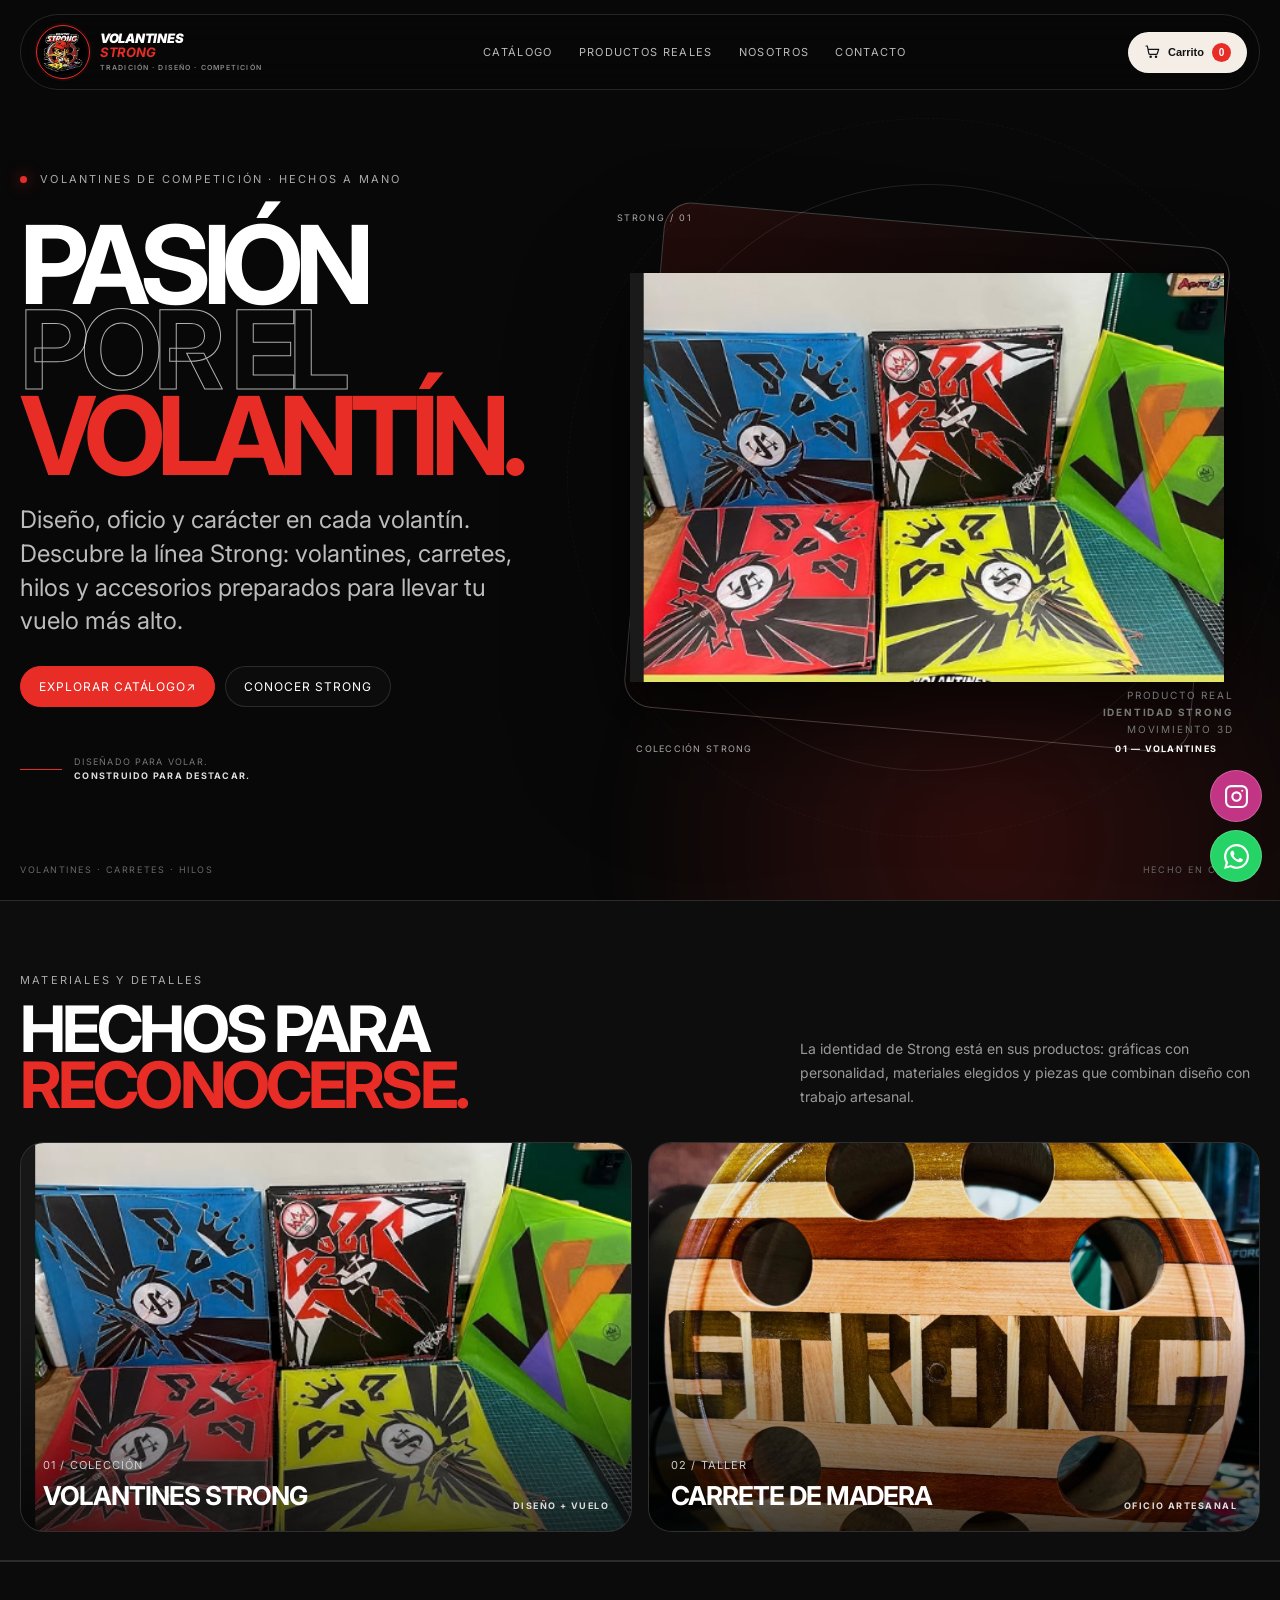
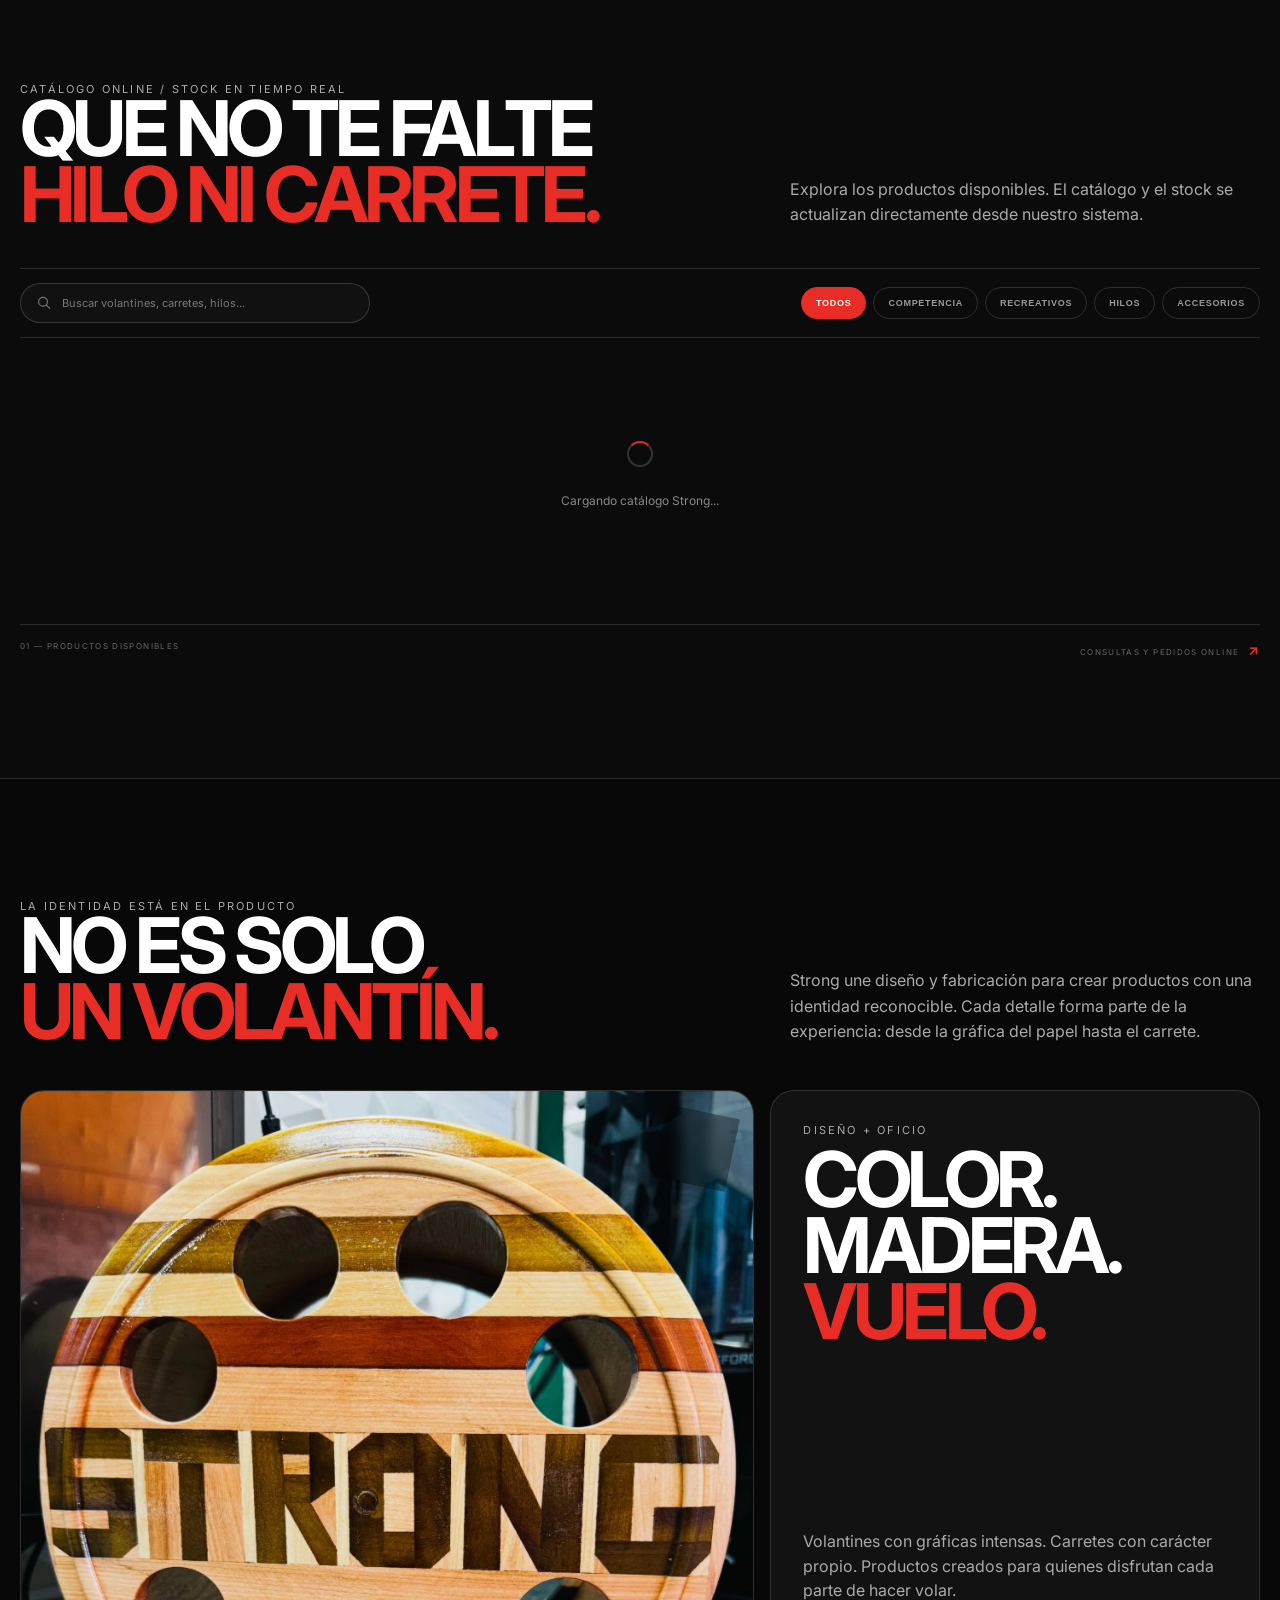
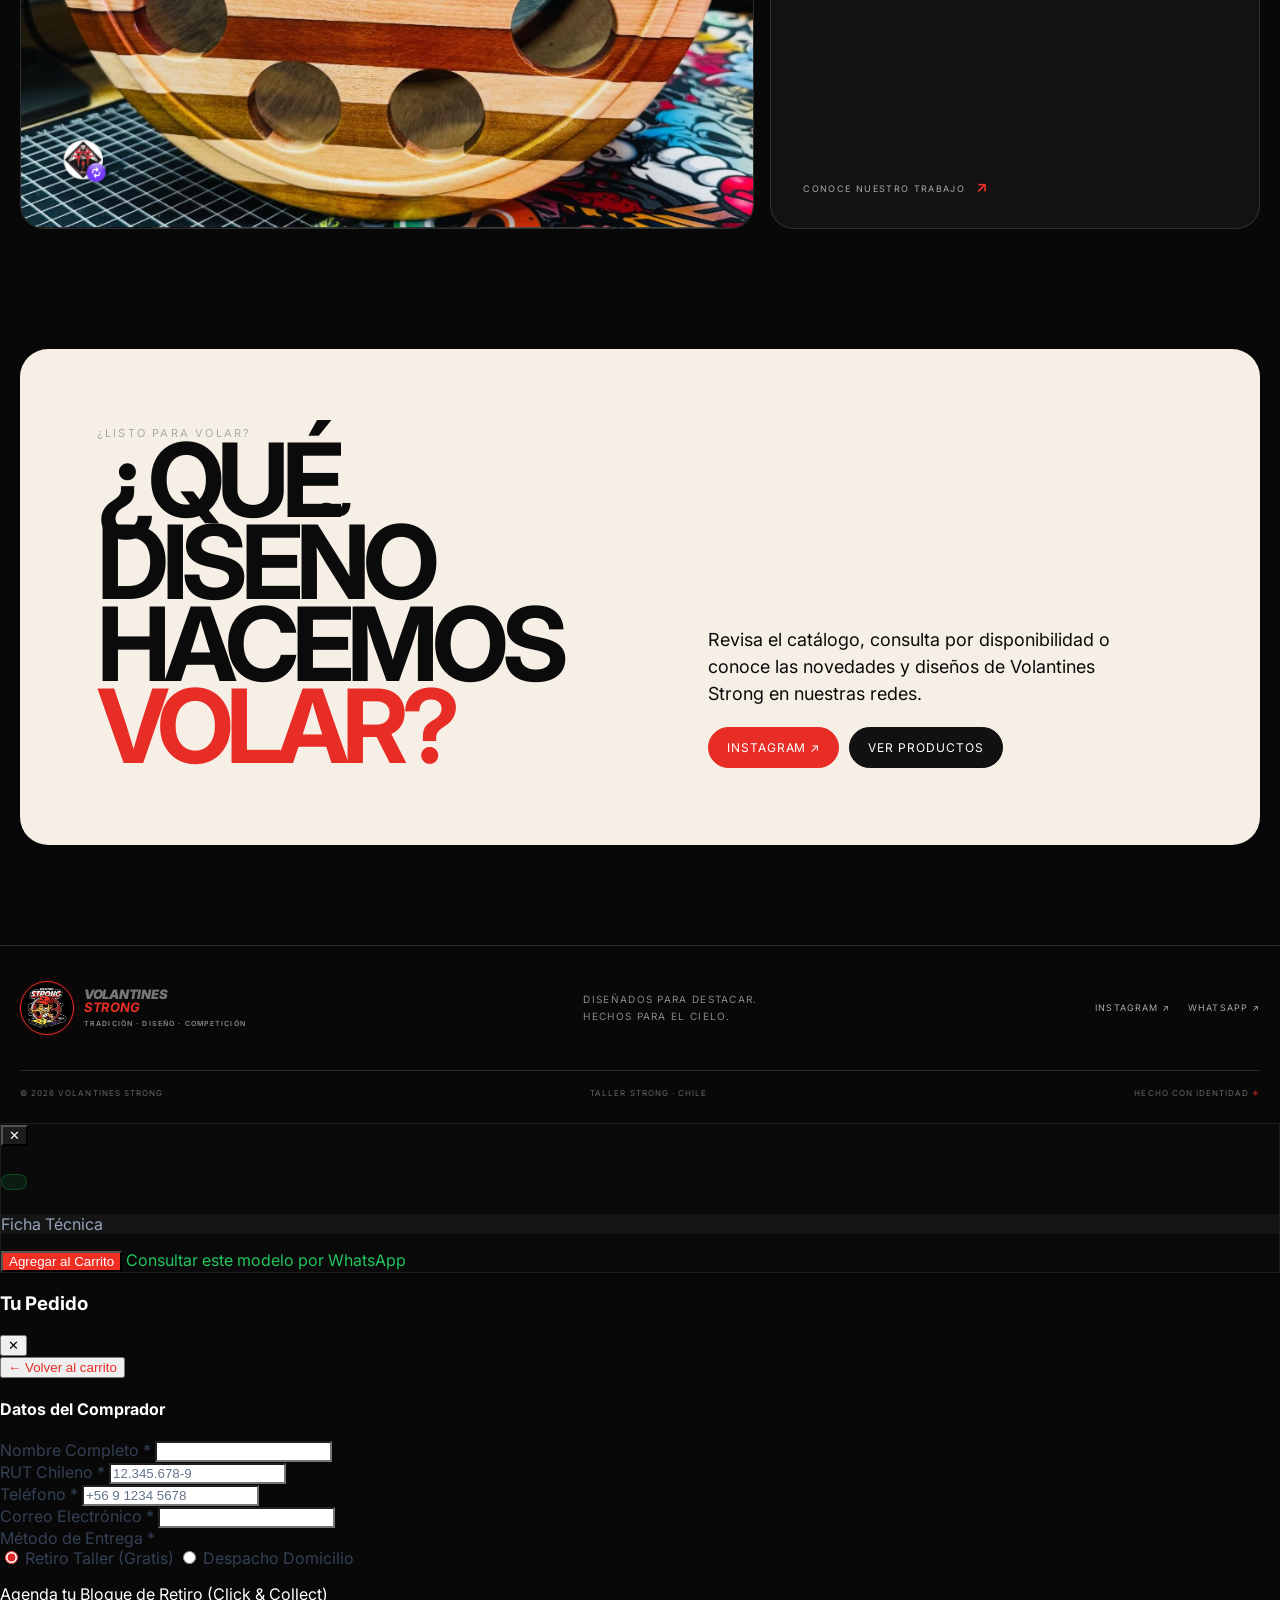
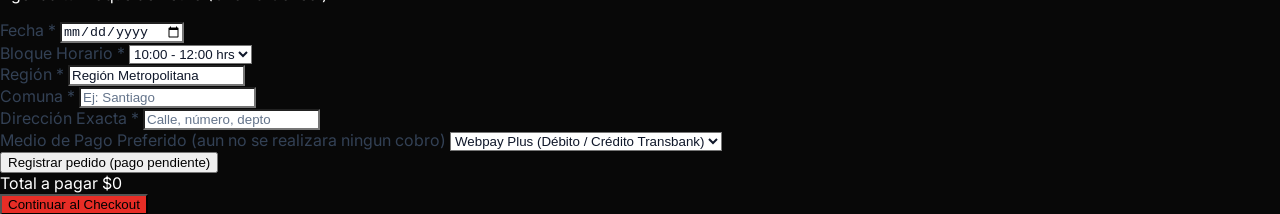
==== refvisual/index.html @ 15f39e9f "Initial project structure with Django, Supabase integration, and visual designs" ====
<!DOCTYPE html>
<html lang="es">
<head>
  <meta charset="UTF-8">
  <meta name="viewport" content="width=device-width, initial-scale=1.0">
  <meta name="theme-color" content="#080808">
  <meta name="description" content="Volantines Strong: volantines de competición, carretes, hilos y accesorios. Productos artesanales y diseños para volar alto.">
  <title>Volantines Strong | Hecho para el cielo</title>
  <script src="https://cdn.tailwindcss.com"></script>
  <script src="https://cdn.jsdelivr.net/npm/@supabase/supabase-js@2"></script>
  <link rel="preconnect" href="https://fonts.googleapis.com">
  <link rel="preconnect" href="https://fonts.gstatic.com" crossorigin>
  <link href="https://fonts.googleapis.com/css2?family=Inter:wght@400;500;600;700;800;900&display=swap" rel="stylesheet">
  <link rel="stylesheet" href="css/styles.css">
</head>
<body>
  <!-- Navegación principal -->
  <header class="nav-wrap">
    <div class="container nav">
      <a href="#inicio" class="brand" aria-label="Volantines Strong, inicio">
        <span class="logo-dot">
          <img
            src="assets/LogoVolantineStrong.png"
            alt="Logo Volantines Strong"
            class="LogoVolantineStrong"
          >
        </span>
        <span class="brand-name">
          VOLANTINES <b>STRONG</b>
          <small>TRADICIÓN · DISEÑO · COMPETICIÓN</small>
        </span>
      </a>

      <nav class="nav-links" aria-label="Navegación principal">
        <a href="#productos">Catálogo</a>
        <a href="#reales">Productos reales</a>
        <a href="#marca">Nosotros</a>
        <a href="#contacto">Contacto</a>
      </nav>

      <div class="nav-actions">
        <button id="open-cart-btn" class="cart-trigger" type="button" aria-label="Abrir carrito">
          <svg viewBox="0 0 24 24" aria-hidden="true">
            <path d="M3 3h2l2.2 11.1a2 2 0 0 0 2 1.6h8.9a2 2 0 0 0 1.9-1.4L22 8H6M10 20a1 1 0 1 0 0-2 1 1 0 0 0 0 2Zm8 0a1 1 0 1 0 0-2 1 1 0 0 0 0 2Z"/>
          </svg>
          <span>Carrito</span>
          <b id="cart-badge">0</b>
        </button>
      </div>
    </div>
  </header>

  <main>
    <!-- Hero: fotografía real del producto, con efecto 3D -->
    <section class="hero" id="inicio">
      <div class="container hero-grid">
        <div class="hero-copy">
          <div class="eyebrow">
            <span class="eyebrow-mark"></span>
            VOLANTINES DE COMPETICIÓN · HECHOS A MANO
          </div>
          <br>
          <h1>
            PASIÓN<br>
            <span class="stroke">POR EL</span><br>
            <span class="red-word">VOLANTÍN.</span>
          </h1>
          <p>
            Diseño, oficio y carácter en cada volantín. Descubre la línea Strong:
            volantines, carretes, hilos y accesorios preparados para llevar tu vuelo más alto.
          </p>
          <div class="hero-actions">
            <a class="pill red" href="#productos">Explorar catálogo <span>↗</span></a>
            <a class="pill" href="#reales">Conocer Strong</a>
          </div>
          <div class="hero-note">
            <span class="hero-note-line"></span>
            <span>DISEÑADO PARA VOLAR.<br><b>CONSTRUIDO PARA DESTACAR.</b></span>
          </div>
        </div>

        <div class="showcase" id="stage">
          <div class="hero-photo-frame" id="kite3d">
            <div class="photo-index">STRONG / 01</div>
            <img
              src="assets/volantines-strong-reales.png"
              alt="Volantines Strong de competición con diseños gráficos intensos"
              class="hero-kite-photo"
            >
            <div class="photo-caption">
              <span>COLECCIÓN STRONG</span>
              <b>01 — VOLANTINES</b>
            </div>
          </div>
          <div class="show-tag">
            PRODUCTO REAL<br>
            <b>IDENTIDAD STRONG</b><br>
            MOVIMIENTO 3D
          </div>
          <div class="hero-orbit orbit-one"></div>
          <div class="hero-orbit orbit-two"></div>
        </div>
      </div>

      <div class="hero-bottom container">
        <span>VOLANTINES · CARRETES · HILOS</span>
        <span>HECHO EN CHILE <i>✳</i></span>
      </div>
    </section>

    <!-- Referencias reales del taller -->
    <section class="real-strip" id="reales">
      <div class="container strip-heading">
        <div>
          <div class="eyebrow">MATERIALES Y DETALLES</div>
          <h2>HECHOS PARA<br><span>RECONOCERSE.</span></h2>
        </div>
        <p>
          La identidad de Strong está en sus productos: gráficas con personalidad,
          materiales elegidos y piezas que combinan diseño con trabajo artesanal.
        </p>
      </div>

      <div class="container strip-grid">
        <article class="source-card tilt">
          <img src="assets/volantines-strong-reales.png" alt="Diseños reales de volantines Strong">
          <div class="source-copy">
            <div>
              <span>01 / COLECCIÓN</span>
              <strong>Volantines Strong</strong>
            </div>
            <b>DISEÑO + VUELO</b>
          </div>
        </article>

        <article class="source-card tilt">
          <img src="assets/carrete-strong-real.png" alt="Carrete circular de madera Strong con perforaciones">
          <div class="source-copy">
            <div>
              <span>02 / TALLER</span>
              <strong>Carrete de madera</strong>
            </div>
            <b>OFICIO ARTESANAL</b>
          </div>
        </article>
      </div>
    </section>

    <!-- Catálogo conectado a Supabase -->
    <section class="block catalog-section" id="productos">
      <div class="container">
        <div class="section-head catalog-head">
          <div>
            <div class="eyebrow">CATÁLOGO ONLINE / STOCK EN TIEMPO REAL</div>
            <h2>QUE NO TE FALTE<br><span>HILO NI CARRETE.</span></h2>
          </div>
          <p>
            Explora los productos disponibles. El catálogo y el stock se
            actualizan directamente desde nuestro sistema.
          </p>
        </div>

        <div class="catalog-toolbar">
          <label class="search-wrap">
            <svg viewBox="0 0 24 24" aria-hidden="true">
              <circle cx="10.8" cy="10.8" r="6.8"></circle>
              <path d="m16 16 5 5"></path>
            </svg>
            <input
              type="search"
              id="search-input"
              placeholder="Buscar volantines, carretes, hilos..."
              autocomplete="off"
              aria-label="Buscar productos"
            >
          </label>

          <div id="category-filters" class="category-filters" aria-label="Filtrar por categoría">
            <button type="button" class="cat-btn is-active" data-cat="ALL">Todos</button>
            <button type="button" class="cat-btn" data-cat="Competencia">Competencia</button>
            <button type="button" class="cat-btn" data-cat="Recreativos">Recreativos</button>
            <button type="button" class="cat-btn" data-cat="Hilo">Hilos</button>
            <button type="button" class="cat-btn" data-cat="Accesorios">Accesorios</button>
          </div>
        </div>

        <div id="products-grid" class="products shop-products" aria-live="polite">
          <div class="catalog-loading">
            <span class="loading-ring"></span>
            <p>Cargando catálogo Strong...</p>
          </div>
        </div>

        <div class="catalog-footnote">
          <span>01 — PRODUCTOS DISPONIBLES</span>
          <span>CONSULTAS Y PEDIDOS ONLINE <b>↗</b></span>
        </div>
      </div>
    </section>

    <!-- Identidad de marca -->
    <section class="block brand-section" id="marca">
      <div class="container">
        <div class="section-head">
          <div>
            <div class="eyebrow">LA IDENTIDAD ESTÁ EN EL PRODUCTO</div>
            <h2>NO ES SOLO<br><span>UN VOLANTÍN.</span></h2>
          </div>
          <p>
            Strong une diseño y fabricación para crear productos con una identidad
            reconocible. Cada detalle forma parte de la experiencia: desde la
            gráfica del papel hasta el carrete.
          </p>
        </div>

        <div class="story-grid">
          <article class="story-card story-photo tilt">
            <img
              src="assets/carrete-strong-real.png"
              alt="Detalle del carrete Strong de madera laminada"
            >
            <span class="story-stamp">STRONG<br>EST. CHILE</span>
          </article>

          <article class="story-card text">
            <div>
              <div class="eyebrow">DISEÑO + OFICIO</div>
              <h3>COLOR.<br>MADERA.<br><span>VUELO.</span></h3>
            </div>
            <p>
              Volantines con gráficas intensas. Carretes con carácter propio.
              Productos creados para quienes disfrutan cada parte de hacer volar.
            </p>
            <a
              href="https://www.instagram.com/volantines.strong/"
              target="_blank"
              rel="noopener"
              class="story-link"
            >
              CONOCE NUESTRO TRABAJO <b>↗</b>
            </a>
          </article>
        </div>
      </div>
    </section>

    <!-- Contacto -->
    <section class="cta" id="contacto">
      <div class="container">
        <div class="cta-panel">
          <div>
            <div class="eyebrow">¿LISTO PARA VOLAR?</div>
            <h2>¿QUÉ DISEÑO<br>HACEMOS <span>VOLAR?</span></h2>
          </div>
          <div>
            <p>
              Revisa el catálogo, consulta por disponibilidad o conoce las
              novedades y diseños de Volantines Strong en nuestras redes.
            </p>
            <div class="cta-actions">
              <a
                class="pill red"
                href="https://www.instagram.com/volantines.strong/"
                target="_blank"
                rel="noopener"
              >Instagram ↗</a>
              <a class="pill dark-pill" href="#productos">Ver productos</a>
            </div>
          </div>
        </div>
      </div>
    </section>
  </main>

  <!-- Footer público: sin acceso al administrador -->
  <footer class="site-footer">
    <div class="container footer-main">
      <a href="#inicio" class="brand footer-brand">
        <span class="logo-dot">
          <img
            src="assets/LogoVolantineStrong.png"
            alt="Logo Volantines Strong"
            class="LogoVolantineStrong"
          >
        </span>
        <span class="brand-name">
          VOLANTINES <b>STRONG</b>
          <small>TRADICIÓN · DISEÑO · COMPETICIÓN</small>
        </span>
      </a>

      <p>DISEÑADOS PARA DESTACAR.<br>HECHOS PARA EL CIELO.</p>

      <div class="footer-links">
        <a
          id="footer-ig"
          href="https://www.instagram.com/volantines.strong/"
          target="_blank"
          rel="noopener"
        >INSTAGRAM ↗</a>
        <a
          id="footer-wa"
          href="#"
          target="_blank"
          rel="noopener"
        >WHATSAPP ↗</a>
      </div>
    </div>

    <div class="container footer-bottom">
      <span>© <span id="year"></span> VOLANTINES STRONG</span>
      <span id="footer-address">Taller Strong · Chile</span>
      <span>HECHO CON IDENTIDAD <b>✳</b></span>
    </div>
  </footer>

  
<div class="social-floats">

  <!-- INSTAGRAM -->
  <a
    id="float-ig"
    href="https://www.instagram.com/volantines.strong/"
    target="_blank"
    rel="noopener noreferrer"
    aria-label="Instagram"
  >
    <svg
      xmlns="http://www.w3.org/2000/svg"
      width="24"
      height="24"
      viewBox="0 0 24 24"
      fill="none"
      stroke="currentColor"
      stroke-width="2"
      stroke-linecap="round"
      stroke-linejoin="round"
      aria-hidden="true"
    >
      <rect x="2" y="2" width="20" height="20" rx="5"/>
      <circle cx="12" cy="12" r="4"/>
      <circle cx="17.5" cy="6.5" r="1" fill="currentColor" stroke="none"/>
    </svg>
  </a>

  <!-- WHATSAPP -->
  <a
    id="float-wa"
    href="#"
    target="_blank"
    rel="noopener noreferrer"
    aria-label="WhatsApp"
  >
    <svg
      xmlns="http://www.w3.org/2000/svg"
      width="24"
      height="24"
      viewBox="0 0 24 24"
      fill="currentColor"
      aria-hidden="true"
    >
      <path d="M20.52 3.48A11.85 11.85 0 0 0 12.06 0C5.45 0 .07 5.37.07 11.98c0 2.11.55 4.17 1.61 5.99L0 24l6.19-1.62a11.91 11.91 0 0 0 5.87 1.5h.01c6.6 0 11.98-5.38 11.98-11.99a11.9 11.9 0 0 0-3.53-8.41ZM12.07 21.85a9.84 9.84 0 0 1-5.01-1.37l-.36-.21-3.71.97.99-3.62-.24-.37a9.86 9.86 0 0 1-1.51-5.27c0-5.44 4.42-9.87 9.86-9.87a9.8 9.8 0 0 1 6.98 2.9 9.8 9.8 0 0 1 2.88 6.99c0 5.44-4.43 9.87-9.88 9.87Zm5.41-7.4c-.3-.15-1.76-.87-2.03-.97-.27-.1-.47-.15-.66.15-.2.3-.76.97-.93 1.17-.17.2-.34.22-.64.07-.3-.15-1.25-.46-2.38-1.47-.88-.79-1.47-1.76-1.64-2.06-.17-.3-.02-.46.13-.61.13-.13.3-.35.44-.52.15-.17.2-.3.3-.5.1-.2.05-.37-.02-.52-.07-.15-.66-1.58-.9-2.16-.24-.57-.48-.49-.66-.5h-.56c-.2 0-.52.07-.79.37-.27.3-1.03 1-1.03 2.43s1.05 2.82 1.2 3.02c.15.2 2.07 3.16 5.02 4.43.7.3 1.25.48 1.68.61.71.23 1.35.2 1.86.12.57-.08 1.76-.72 2.01-1.42.25-.7.25-1.3.17-1.42-.07-.12-.27-.2-.57-.35Z"/>
    </svg>
  </a>

</div>


  <!-- Detalle de producto -->
  <div
    class="fixed inset-0 z-50 hidden items-center justify-center bg-slate-900/60 backdrop-blur-sm p-4"
    id="product-modal"
  >
    <div class="product-modal-card rounded-2xl max-w-2xl w-full overflow-hidden shadow-2xl grid md:grid-cols-2 relative">
      <button
        class="absolute top-3 right-3 w-8 h-8 rounded-full bg-slate-100 hover:bg-slate-200 flex items-center justify-center font-bold text-slate-600"
        id="close-product-modal"
      >✕</button>

      <img
        alt=""
        class="w-full h-64 md:h-full object-cover bg-slate-100"
        id="modal-img"
        src=""
      >

      <div class="p-6 flex flex-col justify-between">
        <div>
          <span
            class="text-xs font-bold uppercase text-sky-600"
            id="modal-cat"
          ></span>
          <h3
            class="text-2xl font-extrabold text-slate-900 mt-1"
            id="modal-title"
          ></h3>
          <p
            class="text-2xl font-black text-red-600 mt-2"
            id="modal-price"
          ></p>
          <p id="modal-stock" class="modal-stock"></p>
          <p
            class="text-sm text-slate-600 mt-3 leading-relaxed"
            id="modal-desc"
          ></p>

          <div class="mt-4 p-3 rounded-xl bg-slate-50 border border-slate-200">
            <p class="text-xs font-bold text-slate-500 uppercase">
              Ficha Técnica
            </p>
            <p
              class="text-xs font-semibold text-slate-800 mt-1"
              id="modal-specs"
            ></p>
          </div>
        </div>

        <div class="mt-6 flex flex-col gap-2">
          <button
            class="w-full py-3 rounded-xl bg-sky-600 hover:bg-sky-700 text-white font-bold text-sm transition-colors"
            id="modal-add-btn"
          >
            Agregar al Carrito
          </button>
          <a
            class="w-full py-2.5 rounded-xl border border-emerald-600 text-emerald-700 hover:bg-emerald-50 font-bold text-xs text-center transition-colors"
            href="#"
            id="modal-wa-btn"
            target="_blank"
          >
            Consultar este modelo por WhatsApp
          </a>
        </div>
      </div>
    </div>
  </div>

  <!-- Carrito de compras -->
  <div class="fixed inset-0 z-50 hidden" id="cart-drawer">
    <div
      class="drawer-backdrop absolute inset-0 bg-slate-900/50 backdrop-blur-xs"
      id="cart-backdrop"
    ></div>

    <div class="drawer-panel absolute right-0 top-0 bottom-0 w-full max-w-md bg-white shadow-2xl flex flex-col">

      <!-- Encabezado carrito -->
      <div class="p-5 border-b border-slate-200 flex items-center justify-between">
        <h3 class="font-extrabold text-lg text-slate-900">Tu Pedido</h3>
        <button
          class="w-8 h-8 rounded-full hover:bg-slate-100 flex items-center justify-center font-bold text-slate-500"
          id="close-cart-btn"
        >✕</button>
      </div>

      <!-- Paso 1: Lista de ítems -->
      <div
        class="flex-1 overflow-y-auto p-5 space-y-4"
        id="cart-items-step"
      >
        <div class="space-y-3" id="cart-items-container"></div>
      </div>

      <!-- Paso 2: Formulario checkout -->
      <form
        class="hidden flex-1 overflow-y-auto p-5 space-y-4"
        id="checkout-form"
      >
        <button
          class="text-xs font-bold text-sky-600 hover:underline"
          id="back-to-cart-btn"
          type="button"
        >← Volver al carrito</button>

        <h4 class="font-extrabold text-base text-slate-900">
          Datos del Comprador
        </h4>

        <div class="space-y-3 text-sm">
          <div>
            <label class="block text-xs font-bold text-slate-700 mb-1">
              Nombre Completo *
            </label>
            <input
              class="w-full px-3 py-2 rounded-lg border border-slate-300"
              id="chk-name"
              required
              type="text"
            >
          </div>

          <div class="grid grid-cols-2 gap-3">
            <div>
              <label class="block text-xs font-bold text-slate-700 mb-1">
                RUT Chileno *
              </label>
              <input
                class="w-full px-3 py-2 rounded-lg border border-slate-300"
                id="chk-rut"
                placeholder="12.345.678-9"
                required
                type="text"
              >
            </div>
            <div>
              <label class="block text-xs font-bold text-slate-700 mb-1">
                Teléfono *
              </label>
              <input
                class="w-full px-3 py-2 rounded-lg border border-slate-300"
                id="chk-phone"
                placeholder="+56 9 1234 5678"
                required
                type="tel"
              >
            </div>
          </div>

          <div>
            <label class="block text-xs font-bold text-slate-700 mb-1">
              Correo Electrónico *
            </label>
            <input
              class="w-full px-3 py-2 rounded-lg border border-slate-300"
              id="chk-email"
              required
              type="email"
            >
          </div>

          <!-- Tipo de entrega -->
          <div class="pt-2">
            <label class="block text-xs font-bold text-slate-700 mb-2">
              Método de Entrega *
            </label>

            <div class="grid grid-cols-2 gap-2">
              <label class="cursor-pointer border rounded-xl p-3 flex items-center gap-2 has-[:checked]:border-sky-600 has-[:checked]:bg-sky-50">
                <input
                  checked
                  class="accent-sky-600"
                  name="delivery_type"
                  type="radio"
                  value="click_collect"
                >
                <span class="text-xs font-bold">
                  Retiro Taller (Gratis)
                </span>
              </label>

              <label class="cursor-pointer border rounded-xl p-3 flex items-center gap-2 has-[:checked]:border-sky-600 has-[:checked]:bg-sky-50">
                <input
                  class="accent-sky-600"
                  name="delivery_type"
                  type="radio"
                  value="delivery"
                >
                <span class="text-xs font-bold">
                  Despacho Domicilio
                </span>
              </label>
            </div>
          </div>

          <!-- Campos Click & Collect -->
          <div
            class="p-3 rounded-xl bg-sky-50/70 border border-sky-200 space-y-3"
            id="fields-click-collect"
          >
            <p class="text-xs font-bold text-sky-900">
              Agenda tu Bloque de Retiro (Click &amp; Collect)
            </p>

            <div class="grid grid-cols-2 gap-2">
              <div>
                <label class="block text-[11px] font-bold text-slate-700 mb-1">
                  Fecha *
                </label>
                <input
                  class="w-full px-2.5 py-1.5 rounded-lg border border-slate-300 text-xs bg-white"
                  id="chk-date"
                  type="date"
                >
              </div>

              <div>
                <label class="block text-[11px] font-bold text-slate-700 mb-1">
                  Bloque Horario *
                </label>
                <select
                  class="w-full px-2.5 py-1.5 rounded-lg border border-slate-300 text-xs bg-white"
                  id="chk-slot"
                >
                  <option value="10:00 - 12:00">10:00 - 12:00 hrs</option>
                  <option value="12:00 - 14:00">12:00 - 14:00 hrs</option>
                  <option value="15:00 - 17:00">15:00 - 17:00 hrs</option>
                  <option value="17:00 - 19:00">17:00 - 19:00 hrs</option>
                </select>
              </div>
            </div>
          </div>

          <!-- Campos Despacho Domicilio -->
          <div
            class="hidden p-3 rounded-xl bg-slate-50 border border-slate-200 space-y-3"
            id="fields-delivery"
          >
            <div class="grid grid-cols-2 gap-2">
              <div>
                <label class="block text-[11px] font-bold text-slate-700 mb-1">
                  Región *
                </label>
                <input
                  class="w-full px-2.5 py-1.5 rounded-lg border border-slate-300 text-xs bg-white"
                  id="chk-region"
                  type="text"
                  value="Región Metropolitana"
                >
              </div>

              <div>
                <label class="block text-[11px] font-bold text-slate-700 mb-1">
                  Comuna *
                </label>
                <input
                  class="w-full px-2.5 py-1.5 rounded-lg border border-slate-300 text-xs bg-white"
                  id="chk-commune"
                  placeholder="Ej: Santiago"
                  type="text"
                >
              </div>
            </div>

            <div>
              <label class="block text-[11px] font-bold text-slate-700 mb-1">
                Dirección Exacta *
              </label>
              <input
                class="w-full px-2.5 py-1.5 rounded-lg border border-slate-300 text-xs bg-white"
                id="chk-address"
                placeholder="Calle, número, depto"
                type="text"
              >
            </div>
          </div>

          <!-- Medio de pago -->
          <div>
            <label class="block text-xs font-bold text-slate-700 mb-1">
              Medio de Pago Preferido (aun no se realizara ningun cobro)
            </label>
            <select
              class="w-full px-3 py-2 rounded-lg border border-slate-300 bg-white text-xs font-semibold"
              id="chk-payment"
            >
              <option value="webpay">
                Webpay Plus (Débito / Crédito Transbank)
              </option>
              <option value="mercadopago">
                Mercado Pago Checkout
              </option>
            </select>
          </div>
        </div>

        <button
          class="w-full py-3.5 rounded-xl bg-red-600 hover:bg-red-700 text-white font-extrabold text-sm shadow-lg transition-colors"
          id="submit-order-btn"
          type="submit"
        >
          Registrar pedido (pago pendiente)
        </button>
      </form>

      <!-- Footer carrito -->
      <div
        class="p-5 border-t border-slate-200 bg-slate-50"
        id="cart-footer"
      >
        <div class="flex justify-between items-center mb-4">
          <span class="text-sm font-semibold text-slate-600">
            Total a pagar
          </span>
          <span
            class="text-2xl font-black text-slate-900"
            id="cart-total"
          >$0</span>
        </div>

        <button
          class="w-full py-3.5 rounded-xl bg-sky-600 hover:bg-sky-700 disabled:bg-slate-300 text-white font-bold text-sm transition-colors"
          id="proceed-checkout-btn"
        >
          Continuar al Checkout
        </button>
      </div>
    </div>
  </div>

  <!-- Scripts originales de la tienda -->
  <script src="js/supabase-client.js"></script>
  <script src="js/store.js"></script>
  <script src="js/cart.js"></script>

  <script>
    document.getElementById('year').textContent =
      new Date().getFullYear();

    const stage = document.getElementById('stage');
    const kite = document.getElementById('kite3d');

    if (stage && kite && window.matchMedia('(pointer:fine)').matches) {
      stage.addEventListener('mousemove', (event) => {
        const rect = stage.getBoundingClientRect();
        const x = (event.clientX - rect.left) / rect.width - .5;
        const y = (event.clientY - rect.top) / rect.height - .5;

        kite.style.transform =
          `perspective(1100px) rotateX(${-y * 8}deg) rotateY(${x * 12}deg) translateY(${y * 5}px)`;
      });

      stage.addEventListener('mouseleave', () => {
        kite.style.transform = '';
      });
    }

    document.querySelectorAll('.source-card.tilt, .story-photo.tilt')
      .forEach((card) => {
        if (!window.matchMedia('(pointer:fine)').matches) return;

        card.addEventListener('mousemove', (event) => {
          const rect = card.getBoundingClientRect();
          const x = (event.clientX - rect.left) / rect.width - .5;
          const y = (event.clientY - rect.top) / rect.height - .5;

          card.style.transform =
            `perspective(1000px) rotateX(${-y * 4}deg) rotateY(${x * 5}deg) translateY(-3px)`;
        });

        card.addEventListener('mouseleave', () => {
          card.style.transform = '';
        });
      });
  </script>
</body>
</html>
---- refvisual/css/styles.css ----
:root{--bg:#080808;--panel:#111;--cream:#f6efe6;--muted:#9c9c9c;--line:rgba(255,255,255,.13);--red:#e72d26;--red2:#ff483d;--yellow:#f0db1c;--blue:#1696d2;--green:#8fd02a;--max:1400px;}
*{box-sizing:border-box}html{scroll-behavior:smooth}body{margin:0;background:var(--bg);color:white;font-family:Inter,ui-sans-serif,system-ui,-apple-system,"Segoe UI",sans-serif;overflow-x:hidden}a{color:inherit;text-decoration:none}img{display:block;max-width:100%}.container{width:min(calc(100% - 40px),var(--max));margin:auto}.eyebrow{font-size:11px;letter-spacing:.2em;text-transform:uppercase;color:#aaa}.pill{display:inline-flex;align-items:center;justify-content:center;border:1px solid var(--line);border-radius:999px;padding:12px 18px;font-size:12px;text-transform:uppercase;letter-spacing:.08em;transition:.25s;background:rgba(255,255,255,.02)}.pill:hover{transform:translateY(-2px);border-color:#fff}.pill.red{background:var(--red);border-color:var(--red)}
.nav-wrap{position:fixed;left:0;right:0;top:0;z-index:50;padding:14px 0}.nav{display:flex;justify-content:space-between;align-items:center;border:1px solid var(--line);background:rgba(8,8,8,.72);backdrop-filter:blur(18px);border-radius:999px;padding:10px 12px 10px 15px}.brand{display:flex;gap:10px;align-items:center;font-weight:900;font-style:italic;letter-spacing:-.03em}.logo-dot{width:32px;height:32px;border-radius:50%;background:var(--red);display:grid;place-items:center;font-size:12px}.nav-links{display:flex;gap:26px;font-size:11px;text-transform:uppercase;letter-spacing:.12em;color:#bbb}
.hero{min-height:100svh;display:flex;align-items:center;padding:125px 0 70px;position:relative;overflow:hidden}.hero:before{content:"";position:absolute;inset:auto -15% -35% 40%;height:750px;background:radial-gradient(circle,rgba(231,45,38,.18),transparent 64%);filter:blur(24px)}.hero-grid{display:grid;grid-template-columns:.88fr 1.12fr;gap:50px;align-items:center;position:relative;z-index:2}.hero h1{font-size:clamp(64px,8.5vw,138px);line-height:.79;letter-spacing:-.075em;text-transform:uppercase;margin:16px 0 24px}.hero h1 .stroke{color:transparent;-webkit-text-stroke:1px rgba(255,255,255,.68)}.hero p{font-size:clamp(18px,2vw,24px);line-height:1.4;color:#bcbcbc;max-width:620px}.hero-actions{display:flex;gap:10px;flex-wrap:wrap;margin-top:28px}
.showcase{min-height:620px;position:relative;display:grid;place-items:center;perspective:1400px}.kite-real{width:min(520px,72vw);aspect-ratio:1;position:relative;transform-style:preserve-3d;transition:transform .2s ease-out;animation:float 5s ease-in-out infinite}@keyframes float{50%{transform:translateY(14px) rotateZ(1.5deg)}}.kite-sheet{position:absolute;inset:7%;clip-path:polygon(3% 3%,97% 3%,97% 97%,3% 97%);background:linear-gradient(135deg,rgba(255,60,54,.95),rgba(20,20,20,.94) 48%,rgba(245,225,15,.95));border:2px solid rgba(255,255,255,.55);box-shadow:0 45px 60px rgba(0,0,0,.5);overflow:hidden}.kite-sheet:before{content:"";position:absolute;inset:0;background:linear-gradient(90deg,transparent 49.6%,rgba(255,255,255,.7) 49.8% 50.2%,transparent 50.4%),linear-gradient(transparent 49.6%,rgba(255,255,255,.45) 49.8% 50.2%,transparent 50.4%);opacity:.6}.kite-sheet:after{content:"STRONG";position:absolute;left:50%;top:50%;transform:translate(-50%,-50%) skewX(-10deg);font-size:clamp(34px,5vw,72px);font-weight:1000;font-style:italic;letter-spacing:-.08em;color:white;text-shadow:5px 5px 0 #111,9px 9px 0 var(--red)}.kite-corner{position:absolute;width:42%;height:42%;background:#111;clip-path:polygon(0 0,100% 0,0 100%);opacity:.85}.kite-corner.one{left:7%;top:7%}.kite-corner.two{right:7%;bottom:7%;transform:rotate(180deg)}.kite-line{position:absolute;left:50%;top:93%;height:165px;width:2px;background:linear-gradient(var(--red),transparent);transform-origin:top}.kite-line:after{content:"";position:absolute;left:-15px;top:42px;width:30px;height:14px;background:var(--red);transform:rotate(38deg);box-shadow:0 48px 0 var(--cream)}.show-tag{position:absolute;right:4%;bottom:8%;font-size:10px;text-transform:uppercase;letter-spacing:.18em;color:#777;line-height:1.7;text-align:right}
.real-strip{border-top:1px solid var(--line);border-bottom:1px solid var(--line);padding:18px 0;background:#0d0d0d}.strip-grid{display:grid;grid-template-columns:1fr 1fr;gap:16px}.source-card{border:1px solid var(--line);border-radius:24px;overflow:hidden;position:relative;min-height:340px;background:#111}.source-card img{width:100%;height:100%;object-fit:cover;position:absolute;inset:0;filter:saturate(.95) contrast(1.03)}.source-card:after{content:"";position:absolute;inset:0;background:linear-gradient(180deg,transparent 45%,rgba(0,0,0,.72))}.source-copy{position:absolute;z-index:2;left:22px;right:22px;bottom:20px;display:flex;justify-content:space-between;gap:20px;align-items:end}.source-copy strong{font-size:26px;text-transform:uppercase;letter-spacing:-.04em}.source-copy span{font-size:11px;color:#ccc;text-transform:uppercase;letter-spacing:.1em}
section.block{padding:120px 0}.section-head{display:flex;justify-content:space-between;gap:30px;align-items:end;margin-bottom:45px}.section-head h2{margin:0;font-size:clamp(48px,6vw,92px);line-height:.86;text-transform:uppercase;letter-spacing:-.06em}.section-head p{max-width:470px;color:#aaa;line-height:1.6;margin:0}
.products{display:grid;grid-template-columns:repeat(3,1fr);gap:16px}.product-card{min-height:540px;border:1px solid var(--line);border-radius:24px;background:#0e0e0e;position:relative;overflow:hidden;perspective:1100px;transition:transform .18s,border-color .2s;transform-style:preserve-3d}.product-card:hover{border-color:rgba(255,255,255,.35)}.product-label{position:absolute;z-index:5;left:18px;right:18px;top:18px;display:flex;justify-content:space-between;font-size:10px;text-transform:uppercase;letter-spacing:.15em;color:#aaa}.visual{position:absolute;inset:55px 15px 100px;display:grid;place-items:center;transform-style:preserve-3d}.mini-real-kite{width:72%;aspect-ratio:1;background:linear-gradient(135deg,var(--a),var(--a) 30%,#151515 30% 54%,var(--b) 54% 70%,var(--c) 70%);border:1px solid rgba(255,255,255,.38);box-shadow:0 34px 45px rgba(0,0,0,.45);transform:translateZ(45px) rotate(-6deg);transition:.28s;position:relative}.mini-real-kite:before{content:"";position:absolute;inset:0;background:linear-gradient(90deg,transparent 49.5%,rgba(255,255,255,.55) 50%,transparent 50.5%),linear-gradient(transparent 49.5%,rgba(255,255,255,.35) 50%,transparent 50.5%)}.mini-real-kite:after{content:"S";position:absolute;inset:0;display:grid;place-items:center;font-size:78px;font-weight:1000;font-style:italic;text-shadow:4px 4px 0 var(--red)}.product-card:hover .mini-real-kite{transform:translateZ(75px) rotate(7deg) scale(1.06)}.spool-css{width:74%;aspect-ratio:1;border-radius:50%;background:repeating-linear-gradient(12deg,#d9ad63 0 18px,#8b4c22 18px 29px,#e7c98b 29px 47px,#9a652d 47px 60px);border:12px solid #c48c45;box-shadow:inset 0 0 0 5px #e8c77d,0 36px 50px rgba(0,0,0,.45);position:relative;transform:translateZ(50px) rotate(-7deg);transition:.28s}.spool-css:before{content:"STRONG";position:absolute;left:12%;right:12%;top:41%;height:18%;background:rgba(36,21,10,.75);display:grid;place-items:center;font-size:clamp(22px,3vw,42px);font-weight:1000;letter-spacing:.02em}.spool-holes{position:absolute;inset:0}.spool-holes i{position:absolute;width:15%;aspect-ratio:1;border-radius:50%;background:#15100c;box-shadow:inset 0 0 0 4px rgba(0,0,0,.2)}.spool-holes i:nth-child(1){left:27%;top:15%}.spool-holes i:nth-child(2){right:27%;top:15%}.spool-holes i:nth-child(3){left:14%;top:39%}.spool-holes i:nth-child(4){right:14%;top:39%}.spool-holes i:nth-child(5){left:28%;bottom:14%}.spool-holes i:nth-child(6){right:28%;bottom:14%}.product-card:hover .spool-css{transform:translateZ(85px) rotate(8deg) scale(1.04)}.product-info{position:absolute;left:20px;right:20px;bottom:18px;z-index:5}.product-info h3{margin:0;font-size:28px;text-transform:uppercase;letter-spacing:-.04em}.product-info p{margin:8px 0 0;color:#888;font-size:12px;text-transform:uppercase;letter-spacing:.1em}
.story-grid{display:grid;grid-template-columns:1.2fr .8fr;gap:16px}.story-card{min-height:520px;border:1px solid var(--line);border-radius:24px;overflow:hidden;position:relative;background:#0f0f0f}.story-card img{width:100%;height:100%;object-fit:cover}.story-card.text{padding:32px;display:flex;flex-direction:column;justify-content:space-between}.story-card.text h3{font-size:clamp(46px,6vw,84px);margin:10px 0;text-transform:uppercase;line-height:.86;letter-spacing:-.06em}.story-card.text p{font-size:18px;line-height:1.55;color:#aaa;max-width:520px}
.cta{padding:0 0 100px}.cta-panel{background:var(--cream);color:#0b0b0b;border-radius:28px;padding:clamp(38px,6vw,80px);display:grid;grid-template-columns:1.1fr .9fr;gap:30px;align-items:end}.cta-panel h2{font-size:clamp(58px,8vw,115px);line-height:.8;letter-spacing:-.07em;text-transform:uppercase;margin:0}.cta-panel p{font-size:18px;line-height:1.5;max-width:430px}.cta-panel .pill{border-color:#111;color:#111}.cta-panel .pill.red{color:white;border-color:var(--red)}footer{border-top:1px solid var(--line);padding:24px 0 38px;color:#777;font-size:11px;text-transform:uppercase;letter-spacing:.12em}
@media(max-width:980px){.nav-links{display:none}.hero-grid{grid-template-columns:1fr}.showcase{min-height:520px}.strip-grid,.story-grid{grid-template-columns:1fr}.products{grid-template-columns:1fr 1fr}.section-head{display:block}.section-head p{margin-top:20px}.cta-panel{grid-template-columns:1fr}}@media(max-width:650px){.container{width:min(calc(100% - 22px),var(--max))}.hero h1{font-size:61px}.showcase{min-height:420px}.products{grid-template-columns:1fr}.source-card{min-height:280px}.product-card{min-height:500px}}


/* ===== Volantines Strong: tienda conectada ===== */
:root{--bg:#080808;--panel:#111;--cream:#f6efe6;--muted:#9c9c9c;--line:rgba(255,255,255,.13);--red:#e72d26;--red2:#ff483d;--yellow:#f0db1c;--blue:#1696d2;--green:#8fd02a;--max:1400px}
body{font-family:Inter,ui-sans-serif,system-ui,-apple-system,"Segoe UI",sans-serif}
.brand-name{display:flex;flex-direction:column;font-size:13px;line-height:1.05;letter-spacing:-.02em}.brand-name b{color:var(--red)}.brand-name small{font-size:7px;font-weight:600;letter-spacing:.16em;color:#888;margin-top:5px;font-style:normal}
.nav{gap:20px}.nav-actions{display:flex;align-items:center;gap:18px}.admin-link{font-size:9px;letter-spacing:.14em;color:#888;transition:.2s}.admin-link:hover{color:#fff}.cart-trigger{display:flex;align-items:center;gap:8px;border:1px solid rgba(255,255,255,.18);background:#f4eee7;color:#111;border-radius:999px;padding:10px 15px;font-size:11px;font-weight:800;transition:.2s}.cart-trigger:hover{background:var(--red);color:#fff;transform:translateY(-2px)}.cart-trigger svg{width:16px;height:16px;fill:none;stroke:currentColor;stroke-width:1.8;stroke-linecap:round;stroke-linejoin:round}.cart-trigger b{display:grid;place-items:center;width:19px;height:19px;border-radius:50%;background:var(--red);color:#fff;font-size:10px}.cart-trigger:hover b{background:#111;color:#fff}
.hero-copy{position:relative;z-index:2}.eyebrow-mark{display:inline-block;width:7px;height:7px;background:var(--red);border-radius:50%;margin-right:8px;box-shadow:0 0 15px rgba(231,45,38,.8)}.red-word{color:var(--red)}.hero-note{display:flex;align-items:center;gap:12px;margin-top:48px;color:#777;font-size:9px;line-height:1.6;letter-spacing:.14em}.hero-note b{color:#ddd}.hero-note-line{height:1px;width:42px;background:var(--red)}
.showcase{isolation:isolate}.hero-photo-frame{width:min(660px,100%);aspect-ratio:1.12/1;position:relative;display:grid;place-items:center;transform-style:preserve-3d;transition:transform .18s ease-out;filter:drop-shadow(0 38px 50px rgba(0,0,0,.5));}.hero-photo-frame:before{content:"";position:absolute;inset:7%;border:1px solid rgba(255,255,255,.22);transform:rotate(5deg);border-radius:28px;background:linear-gradient(135deg,rgba(231,45,38,.12),transparent 55%);z-index:-1}.hero-kite-photo{width:90%;height:84%;object-fit:contain;position:relative;z-index:1;border-radius:8px;filter:drop-shadow(0 20px 25px rgba(0,0,0,.35));transform:translateZ(35px)}.photo-index{position:absolute;top:5%;left:3%;z-index:3;font-size:9px;letter-spacing:.18em;color:#aaa}.photo-caption{position:absolute;bottom:3%;left:6%;right:6%;z-index:3;display:flex;justify-content:space-between;align-items:center;font-size:9px;letter-spacing:.14em;color:#aaa}.photo-caption b{color:#fff}.hero-orbit{position:absolute;border:1px solid rgba(255,255,255,.1);border-radius:50%;z-index:-1;pointer-events:none}.orbit-one{width:88%;aspect-ratio:1}.orbit-two{width:108%;aspect-ratio:1;border-style:dashed;opacity:.35}.show-tag{z-index:4}
.hero-bottom{position:absolute;bottom:25px;left:50%;transform:translateX(-50%);display:flex;justify-content:space-between;color:#686868;font-size:9px;letter-spacing:.17em}.hero-bottom i{color:var(--red);font-style:normal;margin-left:5px}
.strip-heading{display:flex;align-items:end;justify-content:space-between;gap:28px;padding:72px 0 28px}.strip-heading h2{font-size:clamp(38px,5vw,68px);line-height:.88;letter-spacing:-.06em;margin:14px 0 0}.strip-heading h2 span,.section-head h2 span{color:var(--red)}.strip-heading p{max-width:460px;color:#999;line-height:1.7;font-size:14px;margin:0 0 5px}.real-strip{padding:0 0 28px}.source-card{min-height:390px}.source-card img{transition:transform .7s cubic-bezier(.2,.7,.2,1)}.source-card:hover img{transform:scale(1.045)}.source-copy{align-items:end}.source-copy span{display:block;margin-bottom:8px}.source-copy strong{display:block}.source-copy>b{font-size:9px;letter-spacing:.16em;color:#ddd}
.catalog-section{background:#0b0b0b;border-top:1px solid var(--line);border-bottom:1px solid var(--line)}.catalog-head{align-items:end}.catalog-toolbar{display:flex;justify-content:space-between;align-items:center;gap:20px;margin:-5px 0 28px;padding:14px 0;border-top:1px solid var(--line);border-bottom:1px solid var(--line)}.search-wrap{display:flex;align-items:center;gap:10px;min-width:250px;max-width:350px;flex:1;border:1px solid rgba(255,255,255,.16);border-radius:999px;padding:0 15px;background:#111}.search-wrap svg{width:17px;height:17px;fill:none;stroke:#777;stroke-width:1.8;stroke-linecap:round}.search-wrap input{width:100%;padding:12px 0;background:transparent;color:#fff;border:0;outline:0;font:inherit;font-size:11px}.search-wrap input::placeholder{color:#777}.category-filters{display:flex;gap:7px;flex-wrap:wrap;justify-content:flex-end}.cat-btn{padding:10px 14px;border:1px solid rgba(255,255,255,.14);border-radius:999px;background:transparent;color:#999;font-size:9px;font-weight:700;letter-spacing:.08em;text-transform:uppercase;transition:.2s;cursor:pointer}.cat-btn:hover,.cat-btn.is-active{background:var(--red);border-color:var(--red);color:#fff}
.shop-products{display:grid;grid-template-columns:repeat(3,minmax(0,1fr));gap:16px}.shop-card{min-height:500px;border:1px solid var(--line);border-radius:22px;background:linear-gradient(145deg,#141414,#0d0d0d);position:relative;overflow:hidden;display:flex;flex-direction:column;justify-content:space-between;transform-style:preserve-3d;perspective:1100px;transition:transform .2s ease,border-color .25s,box-shadow .25s;will-change:transform}.shop-card:hover{border-color:rgba(255,255,255,.4);box-shadow:0 24px 55px rgba(0,0,0,.35)}.shop-card:before{content:"";position:absolute;inset:0;background:radial-gradient(circle at 50% 38%,rgba(231,45,38,.1),transparent 48%);pointer-events:none}.shop-card-top{position:relative;z-index:3;display:flex;justify-content:space-between;align-items:center;padding:17px 18px 0;color:#888;font-size:9px;letter-spacing:.14em;text-transform:uppercase}.shop-stock{padding:6px 9px;border-radius:999px;background:rgba(143,208,42,.12);color:#a6d96c;font-size:8px;letter-spacing:.08em}.shop-stock.out{background:rgba(231,45,38,.13);color:#ff766f}.shop-image-button{position:relative;display:grid;place-items:center;width:100%;height:310px;padding:20px 25px 8px;background:transparent;border:0;cursor:pointer;transform-style:preserve-3d}.shop-image-button:focus-visible{outline:2px solid var(--red);outline-offset:-5px}.shop-image-button img{width:100%;height:100%;object-fit:contain;mix-blend-mode:normal;filter:drop-shadow(0 25px 24px rgba(0,0,0,.45));transform:translateZ(42px);transition:transform .3s ease}.shop-card:hover .shop-image-button img{transform:translateZ(72px) scale(1.045)}.shop-image-placeholder{width:72%;aspect-ratio:1;display:grid;place-items:center;background:linear-gradient(135deg,#242424,#101010);border:1px solid rgba(255,255,255,.15);color:#fff;font-size:50px;font-weight:900;font-style:italic;transform:translateZ(45px) rotate(-5deg);box-shadow:0 28px 35px rgba(0,0,0,.45)}.shop-card-info{position:relative;z-index:2;padding:8px 20px 0}.shop-card-category{color:var(--red2);font-size:9px;letter-spacing:.17em;text-transform:uppercase}.shop-card-info h3{margin:8px 0 6px;color:#fff;font-size:clamp(20px,2vw,28px);line-height:1.05;font-weight:900;letter-spacing:-.045em;text-transform:uppercase}.shop-card-info p{min-height:32px;margin:0;color:#888;font-size:11px;line-height:1.5}.shop-card-bottom{display:flex;align-items:center;justify-content:space-between;gap:12px;padding:17px 20px 19px;margin-top:14px;border-top:1px solid rgba(255,255,255,.09)}.shop-price{font-size:20px;font-weight:900;letter-spacing:-.04em;color:var(--cream)}.shop-add{border:1px solid var(--red);border-radius:999px;background:var(--red);color:#fff;padding:10px 15px;font-size:9px;font-weight:800;letter-spacing:.1em;text-transform:uppercase;transition:.2s;cursor:pointer}.shop-add:hover{background:transparent;color:#fff;transform:translateY(-2px)}.shop-add:disabled{border-color:#444;background:#242424;color:#777;cursor:not-allowed;transform:none}.catalog-loading,.catalog-empty{grid-column:1/-1;min-height:230px;display:grid;place-content:center;text-align:center;color:#888;font-size:12px}.loading-ring{width:26px;height:26px;border:2px solid #333;border-top-color:var(--red);border-radius:50%;margin:0 auto 14px;animation:spin .8s linear infinite}@keyframes spin{to{transform:rotate(360deg)}}.catalog-footnote{display:flex;justify-content:space-between;border-top:1px solid var(--line);margin-top:28px;padding-top:16px;color:#666;font-size:8px;letter-spacing:.17em}.catalog-footnote b{color:var(--red);font-size:14px;margin-left:5px}
.brand-section{padding-top:130px}.story-card.story-photo{min-height:560px}.story-photo img{transition:transform .6s ease}.story-photo:hover img{transform:scale(1.04)}.story-stamp{position:absolute;right:20px;top:20px;border:1px solid rgba(255,255,255,.5);border-radius:50%;width:74px;height:74px;display:grid;place-content:center;text-align:center;font-size:10px;font-weight:900;letter-spacing:.1em;transform:rotate(12deg);background:rgba(0,0,0,.35);backdrop-filter:blur(6px)}.story-card.text{background:#121212}.story-card.text h3 span{color:var(--red)}.story-card.text p{font-size:16px}.story-link{font-size:9px;letter-spacing:.15em;color:#aaa}.story-link b{color:var(--red);font-size:15px;margin-left:7px}.cta-panel h2 span{color:var(--red)}.cta-actions{display:flex;gap:10px;flex-wrap:wrap;margin-top:20px}.cta-panel .dark-pill{background:#111;color:#fff;border-color:#111}.cta-panel .dark-pill:hover{background:var(--red);border-color:var(--red)}
.site-footer{border-top:1px solid var(--line);padding:35px 0 25px}.footer-main{display:flex;justify-content:space-between;align-items:center;gap:25px;padding-bottom:35px}.footer-main>p{font-size:10px;line-height:1.7;letter-spacing:.13em;color:#888}.footer-links{display:flex;gap:18px;flex-wrap:wrap}.footer-links a{font-size:9px;letter-spacing:.12em;color:#aaa}.footer-links a:hover{color:var(--red)}.footer-bottom{border-top:1px solid var(--line);padding-top:17px;display:flex;justify-content:space-between;gap:15px;color:#666;font-size:8px;letter-spacing:.13em}.footer-bottom b{color:var(--red)}.social-floats{position:fixed;right:18px;bottom:18px;z-index:35;display:flex;flex-direction:column;gap:8px}.social-floats a{width:42px;height:42px;display:grid;place-items:center;border:1px solid rgba(255,255,255,.22);border-radius:50%;background:rgba(15,15,15,.88);backdrop-filter:blur(12px);font-size:9px;font-weight:900;letter-spacing:.08em;transition:.2s}.social-floats a:hover{background:var(--red);border-color:var(--red);transform:translateY(-3px)}
/* Ajustes de color para los componentes de compra existentes */
#product-modal .text-sky-600{color:var(--red)!important}#modal-add-btn{background:var(--red)!important}#modal-add-btn:hover{background:#bd211c!important}#proceed-checkout-btn{background:var(--red)!important}#proceed-checkout-btn:hover{background:#bd211c!important}#back-to-cart-btn{color:var(--red)!important}#cart-badge{background:var(--red)}
@media(max-width:980px){.nav-links{display:none}.nav{border-radius:22px}.hero{min-height:auto;padding-top:145px;padding-bottom:75px}.hero-grid{grid-template-columns:1fr;gap:10px}.hero-copy{max-width:720px}.showcase{min-height:480px}.hero-photo-frame{width:min(600px,90vw)}.hero-bottom{position:static;transform:none;margin-top:20px}.strip-heading{display:block}.strip-heading p{margin-top:18px}.catalog-toolbar{align-items:stretch;flex-direction:column}.search-wrap{max-width:none}.category-filters{justify-content:flex-start}.shop-products{grid-template-columns:repeat(2,minmax(0,1fr))}.section-head{display:block}.section-head p{margin-top:20px}.footer-main{flex-wrap:wrap}.footer-main>p{order:3;width:100%}}
@media(max-width:650px){.container{width:min(calc(100% - 22px),var(--max))}.nav-wrap{padding:8px 0}.nav{padding:8px 9px 8px 12px}.brand{gap:7px}.logo-dot{width:29px;height:29px;font-size:10px}.brand-name{font-size:11px}.brand-name small{font-size:6px}.nav-actions{gap:8px}.admin-link{font-size:8px}.cart-trigger{padding:9px 10px;font-size:10px;gap:5px}.cart-trigger svg{width:14px}.hero{padding-top:120px;padding-bottom:38px}.hero h1{font-size:clamp(56px,16vw,76px)}.hero p{font-size:16px}.hero-note{margin-top:28px}.showcase{min-height:340px}.hero-photo-frame{width:100%;aspect-ratio:1.08}.show-tag{font-size:8px;right:0;bottom:0}.hero-bottom{font-size:7px}.strip-heading{padding:55px 0 22px}.strip-heading h2{font-size:42px}.strip-grid,.story-grid{grid-template-columns:1fr}.source-card{min-height:270px}.section-head h2{font-size:clamp(42px,12vw,62px)}section.block{padding:78px 0}.catalog-toolbar{margin-top:0}.category-filters{gap:6px}.cat-btn{padding:9px 11px;font-size:8px}.shop-products{grid-template-columns:1fr}.shop-card{min-height:450px}.shop-image-button{height:270px}.shop-card-info h3{font-size:25px}.story-card.story-photo{min-height:360px}.story-card.text{min-height:430px;padding:25px}.story-card.text h3{font-size:62px}.cta{padding-bottom:55px}.cta-panel{padding:30px 23px;border-radius:20px}.cta-panel h2{font-size:clamp(48px,13vw,68px)}.cta-panel p{font-size:15px}.footer-main{align-items:flex-start;flex-direction:column}.footer-bottom{flex-direction:column;gap:9px}.social-floats{right:10px;bottom:10px}.social-floats a{width:36px;height:36px}}
@media(prefers-reduced-motion:reduce){*,*::before,*::after{scroll-behavior:auto!important;animation-duration:.01ms!important;animation-iteration-count:1!important;transition-duration:.01ms!important}}

/* ==============================================
   VOLANTINES STRONG
   COLORES DEL FORMULARIO DE COMPRA
   ============================================== */

/* Texto que escribe el cliente */
#checkout-form input:not([type="radio"]),
#checkout-form select,
#checkout-form textarea {
    background-color: #ffffff !important;
    color: #0f172a !important;
    caret-color: #0f172a;
    color-scheme: light;
}

/* Texto de ejemplo dentro de los campos */
#checkout-form input::placeholder,
#checkout-form textarea::placeholder {
    color: #64748b !important;
    opacity: 1;
}

/* Títulos de los campos */
#checkout-form label,
#checkout-form label span {
    color: #334155;
}

/* Opciones de los selectores */
#checkout-form select option {
    background-color: #ffffff;
    color: #0f172a;
}

/* Resaltar el campo seleccionado */
#checkout-form input:not([type="radio"]):focus,
#checkout-form select:focus,
#checkout-form textarea:focus {
    border-color: #dc2626;
    outline: 2px solid rgba(220, 38, 38, 0.2);
    outline-offset: 1px;
}

/* Color de los botones de selección */
#checkout-form input[type="radio"] {
    accent-color: #dc2626;
}


/* ==========================================
   LOGO DEL INDEX - VOLANTINES STRONG
   ========================================== */

.logo-dot {
    width: 54px !important;
    height: 54px !important;
    min-width: 54px !important;
    min-height: 54px !important;

    flex: 0 0 54px !important;
    aspect-ratio: 1 / 1;

    display: inline-flex;
    align-items: center;
    justify-content: center;

    background: #050505;
    border: 1.5px solid #ef2929;
    border-radius: 50%;

    padding: 3px;
    box-sizing: border-box;
    overflow: hidden;

    box-shadow: 0 0 0 2px rgba(239, 41, 41, 0.08);
}

.logo-dot .LogoVolantineStrong {
    display: block;

    width: 100%;
    height: 100%;

    object-fit: contain;
    object-position: center;

    border-radius: 50%;
    transform: none !important;
    image-rendering: auto;
}

/* Versión para celulares */
@media (max-width: 640px) {
    .logo-dot {
        width: 46px !important;
        height: 46px !important;
        min-width: 46px !important;
        min-height: 46px !important;

        flex-basis: 46px !important;
        padding: 2px;
    }
}



/* ==========================================
   LOGO CIRCULAR - ADMIN VOLANTINES STRONG
   ========================================== */

.admin-logo {
    /* Tamaño fijo y perfectamente cuadrado */
    width: 60px !important;
    height: 60px !important;

    min-width: 60px !important;
    min-height: 60px !important;

    max-width: 60px !important;
    max-height: 60px !important;

    aspect-ratio: 1 / 1;

    /* Evitar que el encabezado lo aplaste */
    flex: 0 0 60px !important;

    /* Centrar la imagen */
    display: inline-flex;
    align-items: center;
    justify-content: center;

    /* Diseño circular */
    border-radius: 50% !important;
    border: 2px solid #dc2626;
    background-color: #000000;

    padding: 0 !important;
    overflow: hidden;
    box-sizing: border-box;
}

/* Imagen del logo */
.admin-logo .LogoVolantineStrong {
    width: 100%;
    height: 100%;

    object-fit: contain;
    object-position: center;

    display: block;
    border-radius: 50%;

    transform: none;
}

/* Ajuste para celulares */
@media (max-width: 640px) {
    .admin-logo {
        width: 52px !important;
        height: 52px !important;

        min-width: 52px !important;
        min-height: 52px !important;

        max-width: 52px !important;
        max-height: 52px !important;

        flex: 0 0 52px !important;
    }
}

/* ==========================================
   VOLANTINES STRONG
   TARJETAS DE PRODUCTOS UNIFORMES
   ========================================== */

/* Todas las tarjetas mantienen una estructura */
.shop-products .shop-card {
    display: flex;
    flex-direction: column;
    justify-content: flex-start;
    min-height: 540px;
    height: auto;
}

/* Espacio fijo para la fotografía */
.shop-products .shop-image-button {
    width: 100%;
    height: 290px;
    min-height: 290px;
    flex: 0 0 290px;

    padding: 12px 16px;
    display: flex;
    align-items: center;
    justify-content: center;

    overflow: hidden;
    transform: none;
}

/* Fotografías con el mismo tamaño visual */
.shop-products .shop-image-button img {
    width: 100%;
    height: 100%;
    max-width: 100%;
    max-height: 100%;

    object-fit: contain;
    object-position: center;

    display: block;
    transform: none !important;
    filter: none;
}

/* Evitar que el hover agrande las fotos */
.shop-products .shop-card:hover .shop-image-button img {
    transform: none !important;
}

/* Mantener textos debajo de las fotos */
.shop-products .shop-card-info {
    position: relative;
    flex: 1 0 auto;
    padding: 12px 20px;
}

/* Títulos ajustados */
.shop-products .shop-card-info h3 {
    font-size: clamp(20px, 1.8vw, 27px);
    line-height: 1.12;
    overflow-wrap: anywhere;
}

/* Precio y botón siempre al final */
.shop-products .shop-card-bottom {
    margin-top: auto;
    flex-shrink: 0;
}

/* Tablet */
@media (max-width: 980px) {
    .shop-products .shop-image-button {
        height: 260px;
        min-height: 260px;
        flex-basis: 260px;
    }
}

/* Celulares */
@media (max-width: 650px) {
    .shop-products .shop-card {
        min-height: 490px;
    }

    .shop-products .shop-image-button {
        height: 250px;
        min-height: 250px;
        flex-basis: 250px;
    }
}

/* ==========================================
   GALERÍA DE FOTOGRAFÍAS - ADMINISTRADOR
   ========================================== */

.product-gallery-preview {
    display: grid;
    grid-template-columns: repeat(4, minmax(0, 1fr));
    gap: 10px;
    margin-top: 15px;
}

.gallery-preview-item {
    position: relative;
    width: 100%;
    aspect-ratio: 1 / 1;
    border: 1px solid #333;
    border-radius: 10px;
    overflow: hidden;
    background: #111;
}

.gallery-preview-item img {
    width: 100%;
    height: 100%;
    object-fit: cover;
    display: block;
}

.gallery-preview-remove {
    position: absolute;
    top: 4px;
    right: 4px;
    width: 25px;
    height: 25px;
    border: 0;
    border-radius: 50%;
    background: #dc2626;
    color: white;
    font-size: 15px;
    font-weight: bold;
    cursor: pointer;
}

.gallery-preview-remove:hover {
    background: #991b1b;
}

@media (max-width: 600px) {
    .product-gallery-preview {
        grid-template-columns: repeat(2, minmax(0, 1fr));
    }
}

/* ==========================================
   GALERÍA DEL MODAL - VOLANTINES STRONG
   ========================================== */

.vs-modal-gallery {
    position: relative;
    width: 100%;
    height: 300px;
    min-height: 300px;
    overflow: hidden;
    background-color: #f1f5f9;
}

.vs-modal-gallery-image {
    width: 100%;
    height: 100%;
    display: block;
    object-fit: contain;
    object-position: center;
}

/* Flechas de navegación */
.vs-gallery-arrow {
    position: absolute;
    top: 50%;
    transform: translateY(-50%);
    width: 42px;
    height: 42px;
    border: none;
    border-radius: 50%;
    background: rgba(10, 10, 10, 0.8);
    color: #ffffff;
    font-size: 32px;
    line-height: 1;
    cursor: pointer;
    z-index: 3;
    display: flex;
    align-items: center;
    justify-content: center;
    transition: background 0.2s;
}

.vs-gallery-arrow:hover {
    background: #dc2626;
}

.vs-gallery-arrow:focus-visible {
    outline: 3px solid #dc2626;
    outline-offset: 2px;
}

.vs-gallery-prev {
    left: 12px;
}

.vs-gallery-next {
    right: 12px;
}

/* Contador de fotografías */
.vs-gallery-counter {
    position: absolute;
    bottom: 12px;
    left: 50%;
    transform: translateX(-50%);
    background: rgba(10, 10, 10, 0.8);
    color: white;
    padding: 6px 14px;
    border-radius: 999px;
    font-size: 12px;
    font-weight: 800;
    letter-spacing: 0.08em;
}

/* Ocultar los controles cuando hay una sola imagen */
.vs-gallery-arrow[hidden],
.vs-gallery-counter[hidden] {
    display: none !important;
}

/* Escritorio */
@media (min-width: 768px) {
    .vs-modal-gallery {
        height: 100%;
        min-height: 400px;
    }
}

/* Celulares */
@media (max-width: 640px) {
    .vs-modal-gallery {
        height: 260px;
        min-height: 260px;
    }

    .vs-gallery-arrow {
        width: 35px;
        height: 35px;
        font-size: 26px;
    }
}
/* ==========================================
   MODAL DE PRODUCTO - TEMA OSCURO
   ========================================== */

.product-modal-card {
    background: #0a0a0a;
    color: #f8fafc;
    border: 1px solid rgba(255,255,255,0.08);
}

/* Imagen / galería */
.product-modal-card .vs-modal-gallery {
    background: #111111;
}

/* Botón cerrar */
#close-product-modal {
    background: rgba(255,255,255,0.08) !important;
    color: #f8fafc !important;
}

#close-product-modal:hover {
    background: rgba(220,38,38,0.18) !important;
    color: #ffffff !important;
}

/* Categoría */
#modal-cat {
    color: #ef4444 !important;
}

/* Título */
#modal-title {
    color: #ffffff !important;
}

/* Precio */
#modal-price {
    color: #ef4444 !important;
}

/* Descripción */
#modal-desc {
    color: #cbd5e1 !important;
}

/* Caja de ficha técnica */
#modal-specs {
    color: #f8fafc !important;
}

.product-modal-card .bg-slate-50 {
    background: #151515 !important;
    border-color: rgba(255,255,255,0.10) !important;
}

.product-modal-card .text-slate-500 {
    color: #94a3b8 !important;
}

.product-modal-card .text-slate-800 {
    color: #f8fafc !important;
}

.product-modal-card .text-slate-900 {
    color: #ffffff !important;
}

.product-modal-card .text-slate-600 {
    color: #cbd5e1 !important;
}

/* Botón principal */
#modal-add-btn {
    background: #ef2f24 !important;
    color: #ffffff !important;
}

#modal-add-btn:hover {
    background: #dc2626 !important;
}

/* Botón WhatsApp */
#modal-wa-btn {
    background: transparent !important;
    border-color: #16a34a !important;
    color: #22c55e !important;
}

#modal-wa-btn:hover {
    background: rgba(34,197,94,0.10) !important;
    color: #4ade80 !important;
}

/* Flechas del carrusel */
.vs-gallery-arrow {
    background: rgba(0,0,0,0.82);
    color: #ffffff;
}

.vs-gallery-arrow:hover {
    background: #dc2626;
}

/* Contador */
.vs-gallery-counter {
    background: rgba(15,15,15,0.88);
    color: #ffffff;
}

/* ==========================================
   STOCK EN EL POPUP - VOLANTINES STRONG
   ========================================== */

.product-modal-card .modal-stock {
    display: inline-flex;
    align-items: center;
    margin-top: 10px;
    margin-bottom: 4px;
    padding: 7px 12px;

    width: fit-content;

    background: rgba(34, 197, 94, 0.10);
    border: 1px solid rgba(34, 197, 94, 0.25);
    border-radius: 8px;

    color: #4ade80;
    font-size: 12px;
    font-weight: 800;
}

/* Cuando el producto está agotado */
.product-modal-card .modal-stock.out-of-stock {
    background: rgba(239, 68, 68, 0.10);
    border-color: rgba(239, 68, 68, 0.25);
    color: #f87171;
}

/* ==========================================
   ADMIN - EXPORTAR Y ELIMINAR PEDIDOS
   ========================================== */

.admin-order-actions {
    display: flex;
    align-items: center;
    gap: 10px;
    flex-wrap: wrap;
}

.export-excel-btn {
    background: #15803d !important;
    color: white !important;
}

.export-excel-btn:hover {
    background: #16a34a !important;
}

.delete-order-btn {
    padding: 8px 12px;
    border: 1px solid rgba(239,68,68,.4);
    border-radius: 8px;
    background: rgba(239,68,68,.12);
    color: #f87171;
    font-size: 11px;
    font-weight: 800;
    cursor: pointer;
}

.delete-order-btn:hover {
    background: #dc2626;
    color: white;
}

.delete-order-btn:disabled {
    opacity: .45;
    cursor: not-allowed;
}

@media (max-width: 600px) {
    .admin-order-actions {
        width: 100%;
    }
}

/* BOTONES FLOTANTES - REDES SOCIALES */

#float-ig,
#float-wa {
    width: 52px;
    height: 52px;
    display: flex;
    align-items: center;
    justify-content: center;
    border-radius: 50%;
    color: #ffffff;
    transition: transform 0.2s ease, background 0.2s ease;
}

#float-ig svg,
#float-wa svg {
    display: block;
    width: 25px;
    height: 25px;
    flex-shrink: 0;
}

/* Instagram */
#float-ig {
    background: #c13584;
    border: 1px solid rgba(255, 255, 255, 0.2);
}

#float-ig:hover {
    background: #e1306c;
    transform: scale(1.08);
}

/* WhatsApp */
#float-wa {
    background: #25d366;
    border: 1px solid rgba(255, 255, 255, 0.2);
}

#float-wa:hover {
    background: #1da851;
    transform: scale(1.08);
}

@media (max-width: 640px) {
    #float-ig,
    #float-wa {
        width: 46px;
        height: 46px;
    }

    #float-ig svg,
    #float-wa svg {
        width: 23px;
        height: 23px;
    }
}

/* ==========================================
   ADMIN - NOTIFICACIONES DE PEDIDOS
   ========================================== */

.admin-order-row-actions {
    display: flex;
    align-items: center;
    justify-content: flex-end;
    gap: 8px;
    flex-wrap: wrap;
}

.notify-order-btn {
    padding: 8px 12px;
    border-radius: 8px;
    border: 1px solid rgba(59,130,246,0.4);
    background: rgba(37,99,235,0.15);
    color: #60a5fa;
    font-size: 11px;
    font-weight: 800;
    cursor: pointer;
    white-space: nowrap;
    transition: background 0.2s, color 0.2s;
}

.notify-order-btn:hover:not(:disabled) {
    background: #2563eb;
    color: #ffffff;
}

.notify-order-btn:disabled {
    opacity: 0.4;
    cursor: not-allowed;
}

.notify-order-btn:focus-visible {
    outline: 2px solid #60a5fa;
    outline-offset: 2px;
}
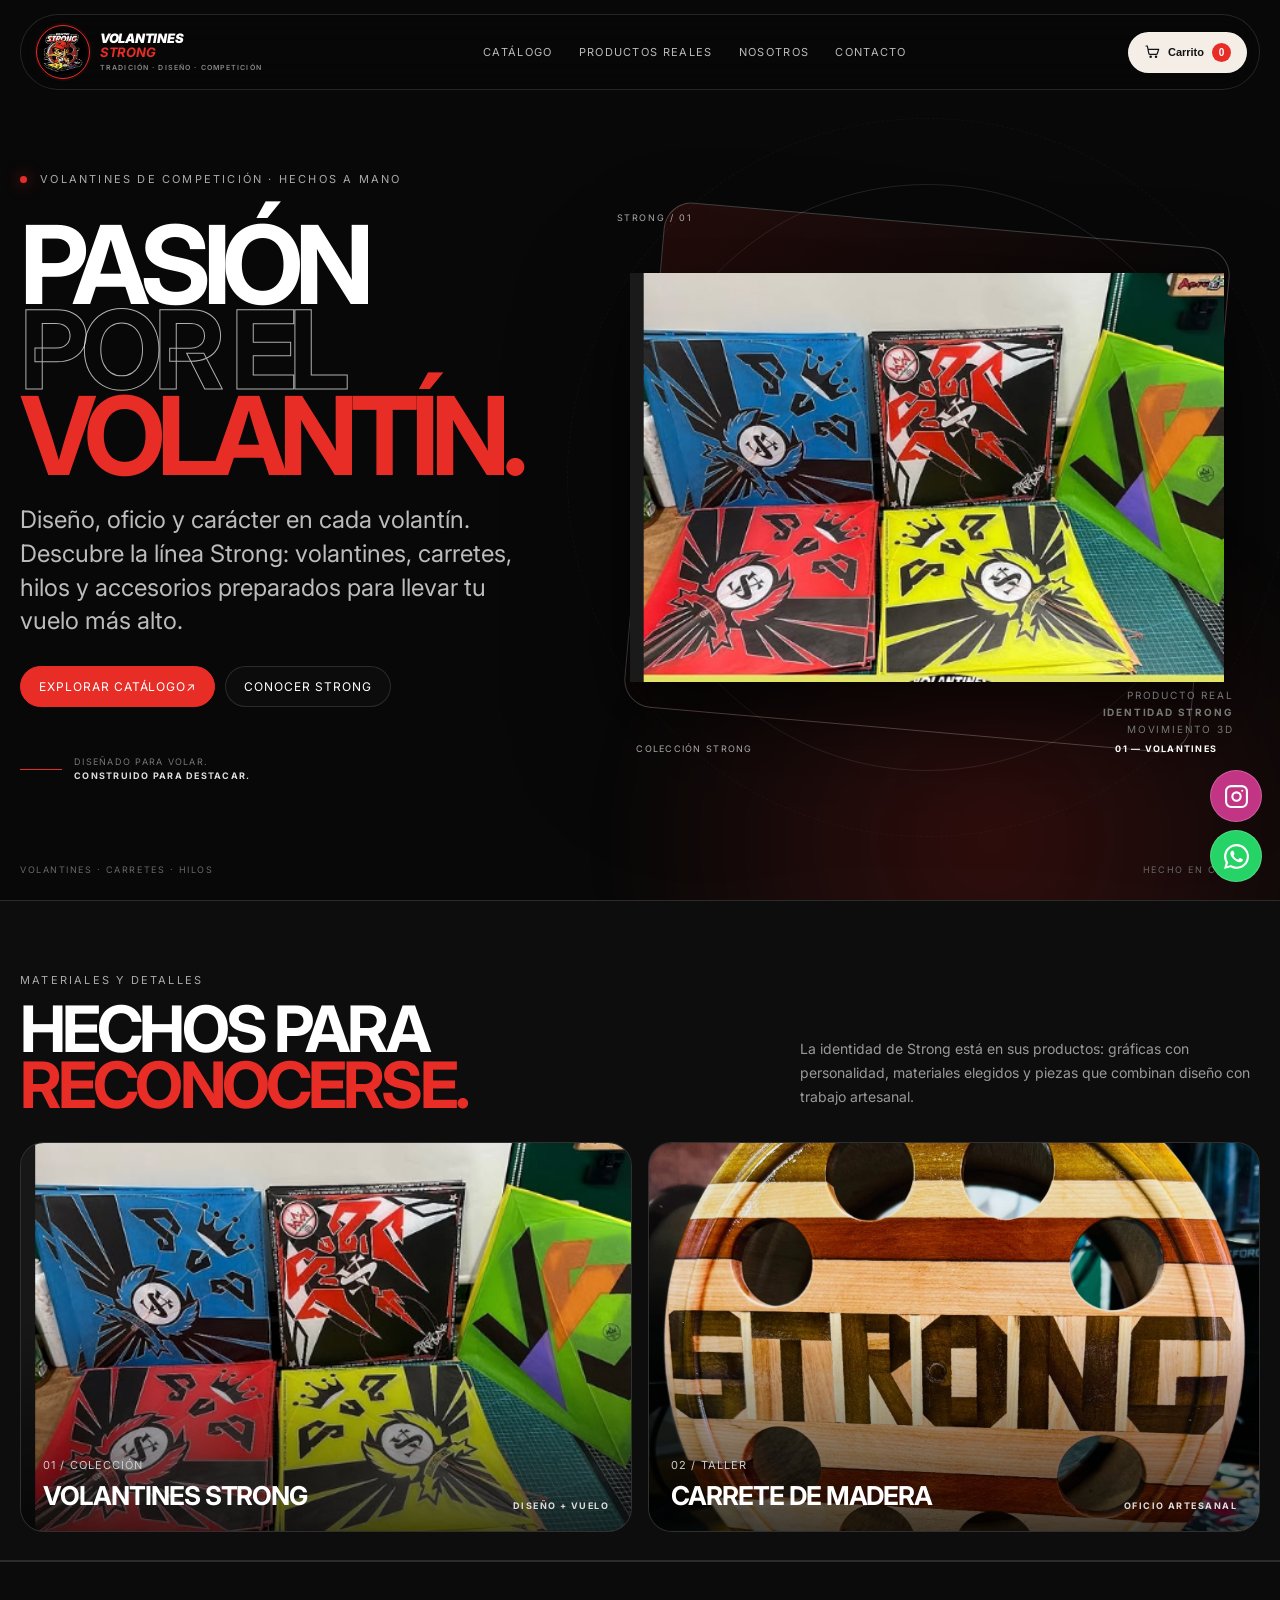
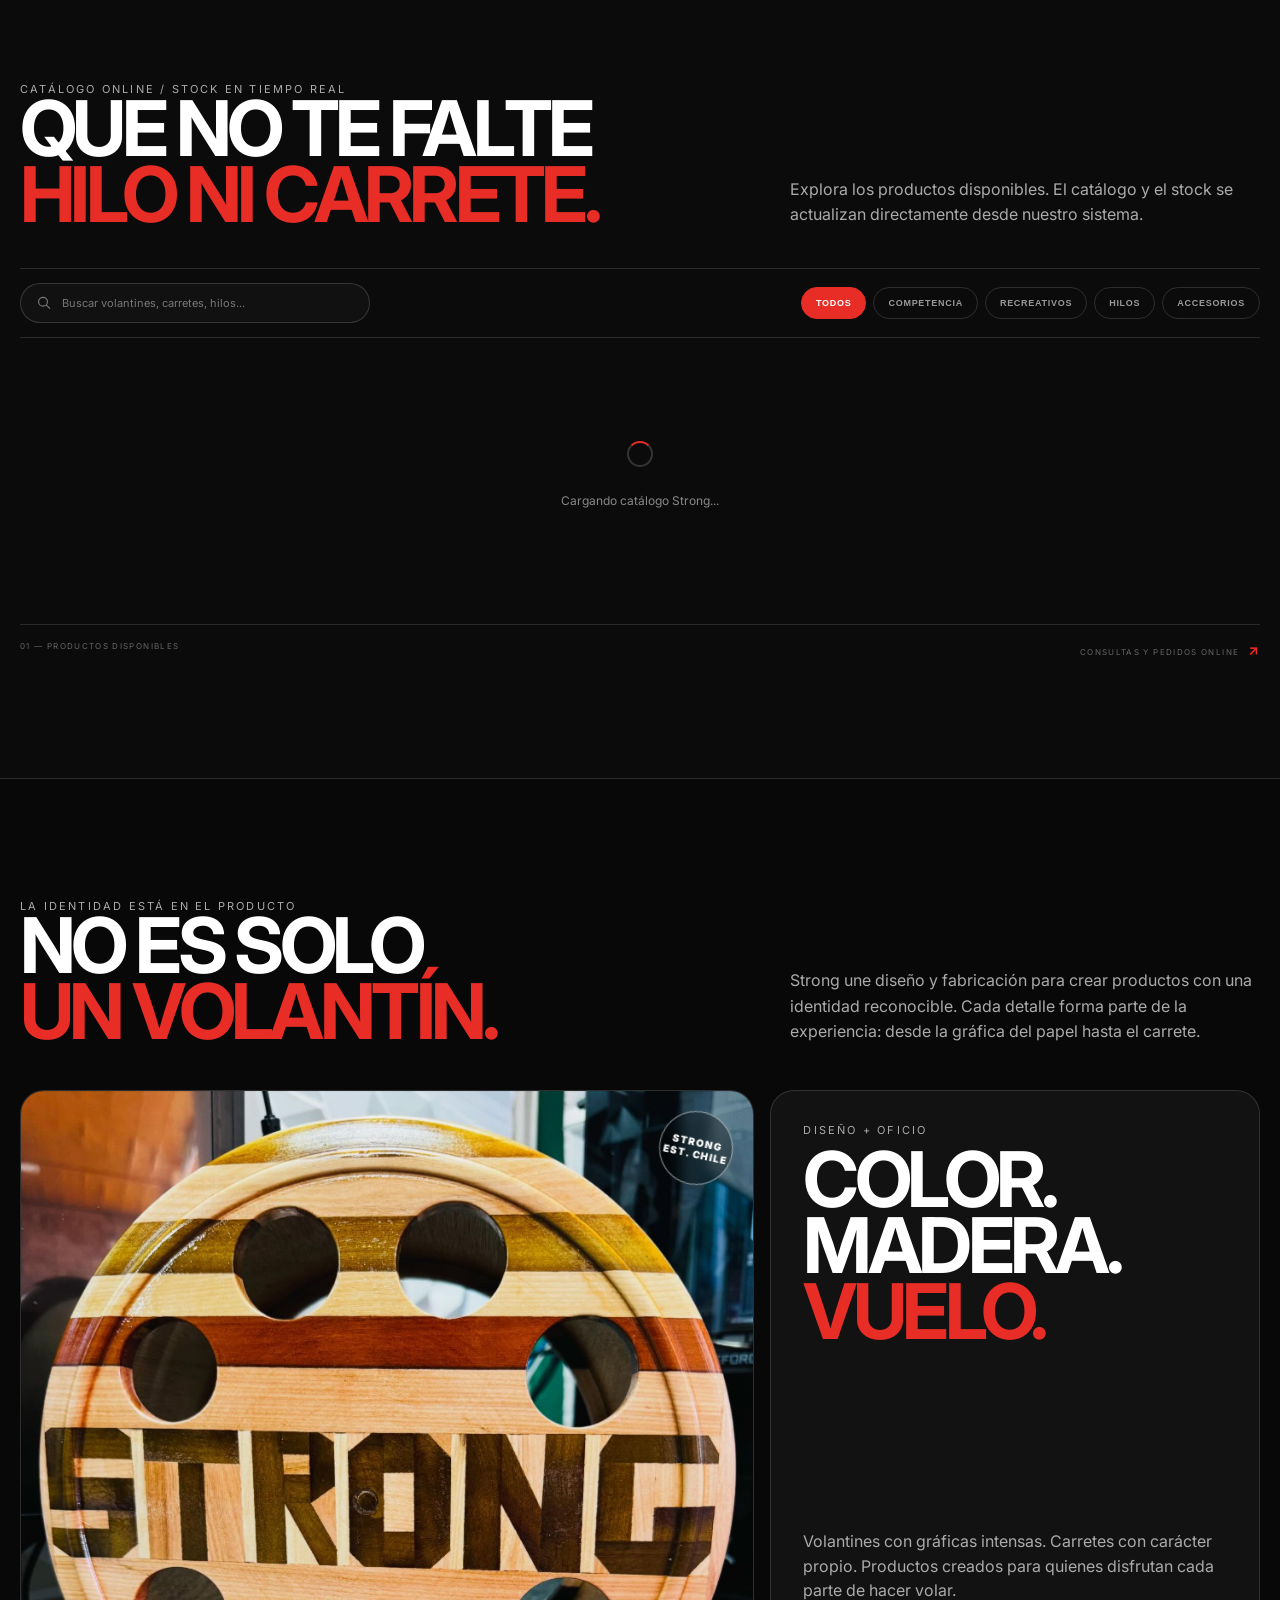
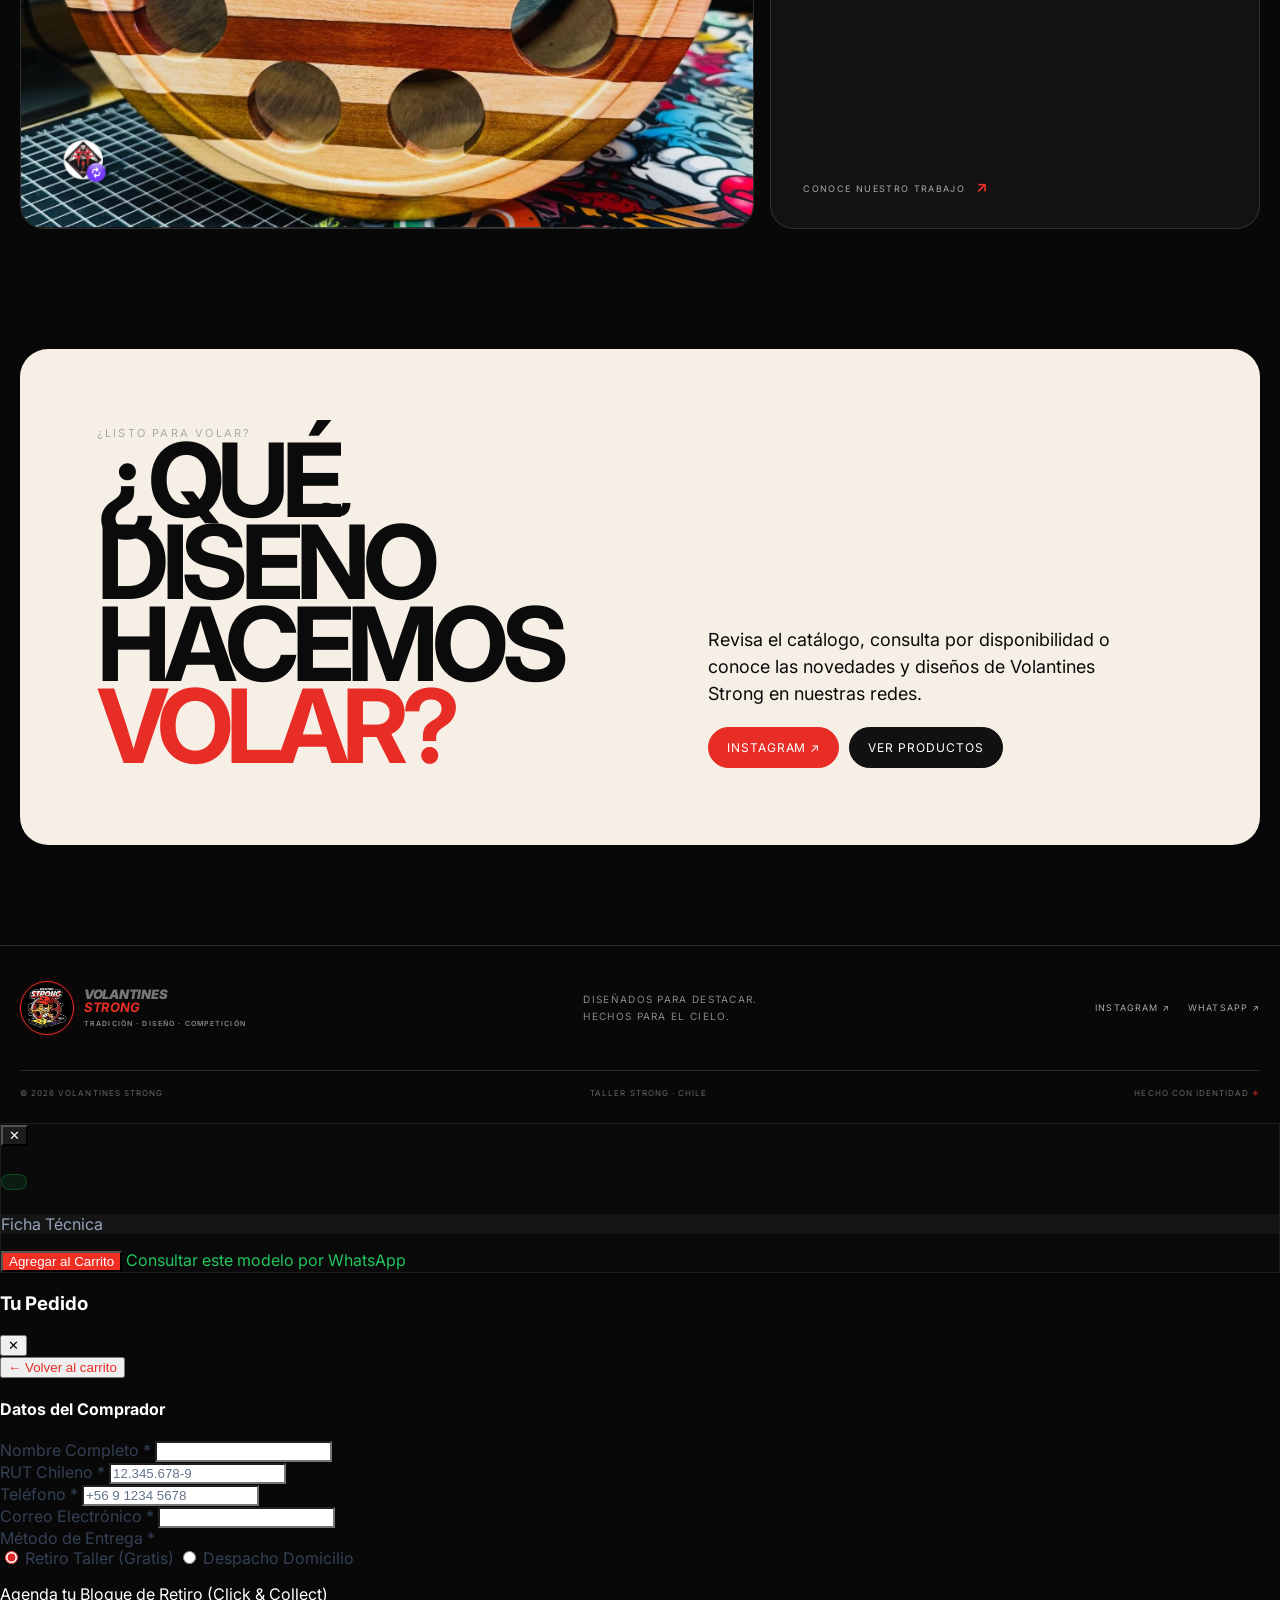
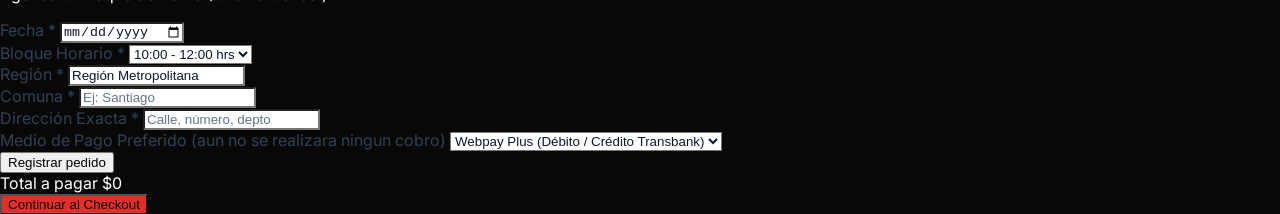
==== commit bfe43079: "feat: cantidad libre en carrito y boton solo registrar pedido" ====
--- a/refvisual/index.html
+++ b/refvisual/index.html
@@ -669,7 +669,7 @@
           id="submit-order-btn"
           type="submit"
         >
-          Registrar pedido (pago pendiente)
+          Registrar pedido
         </button>
       </form>
 
